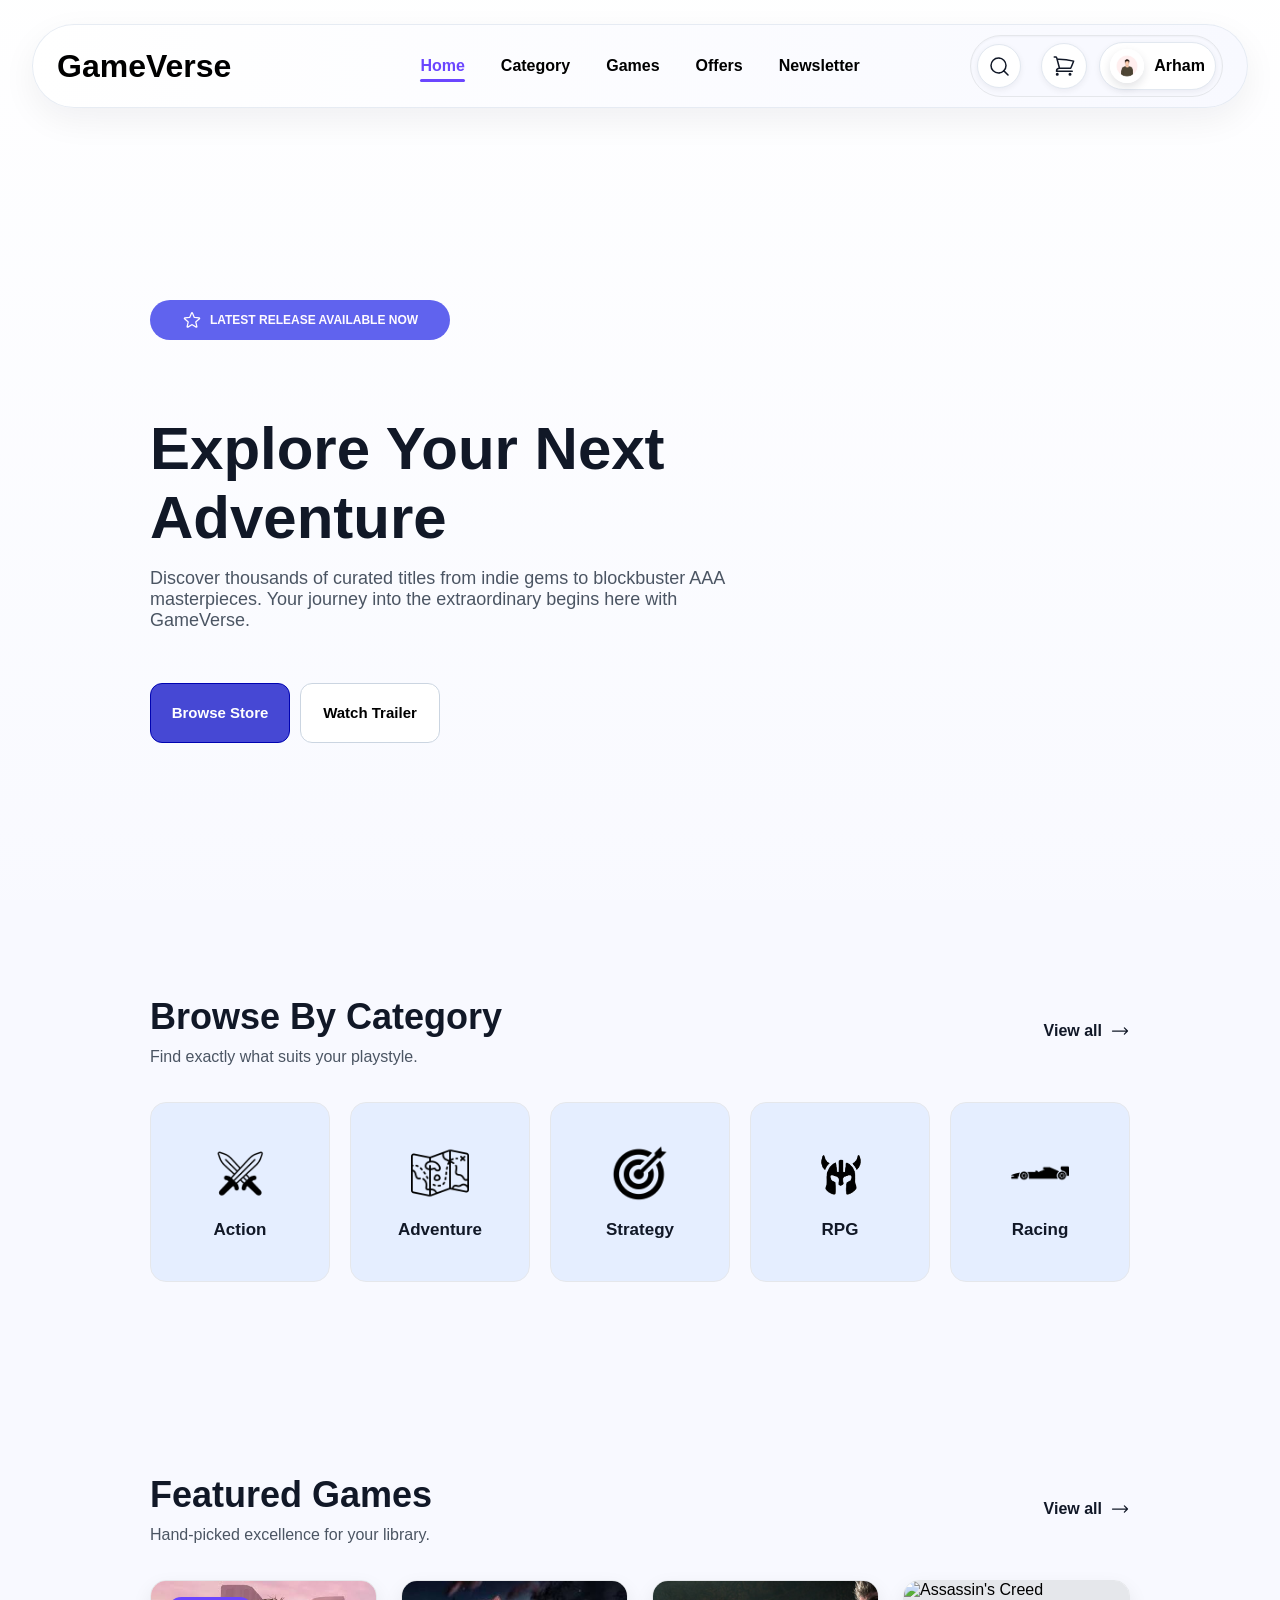
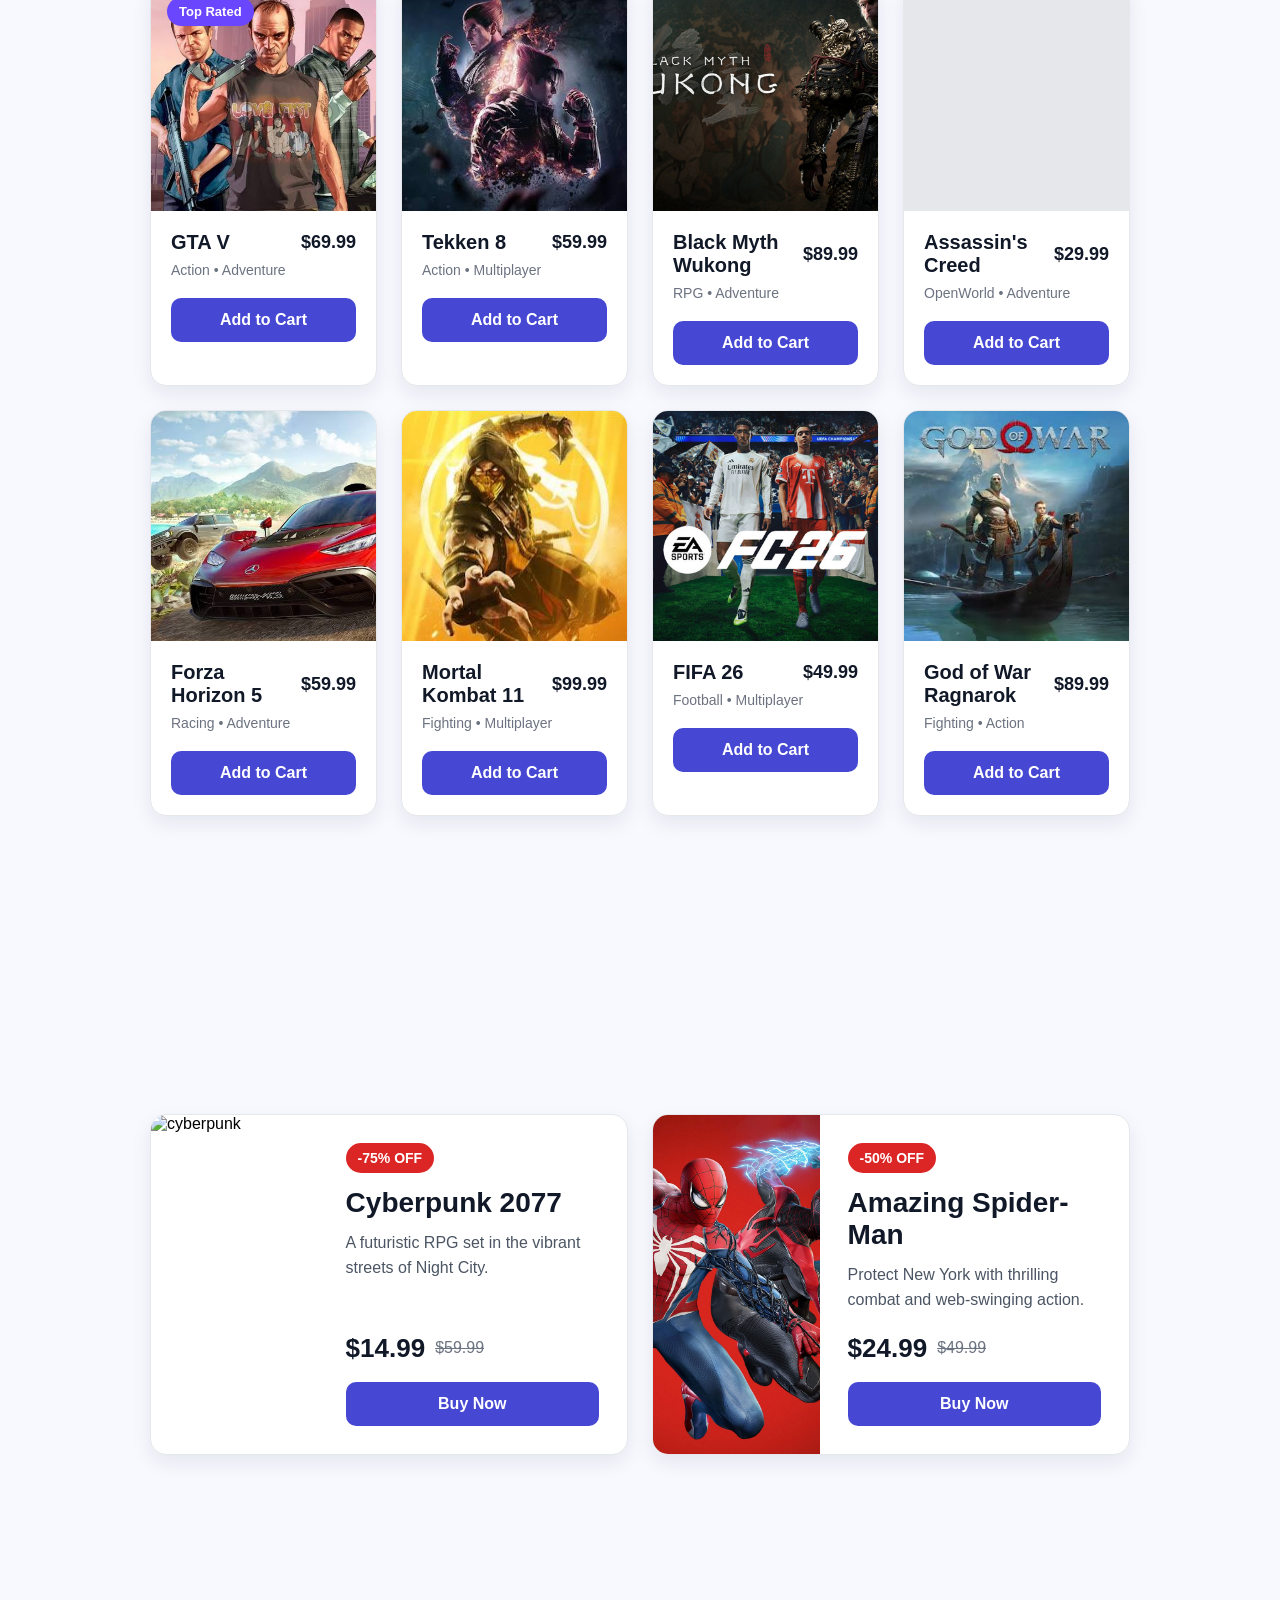
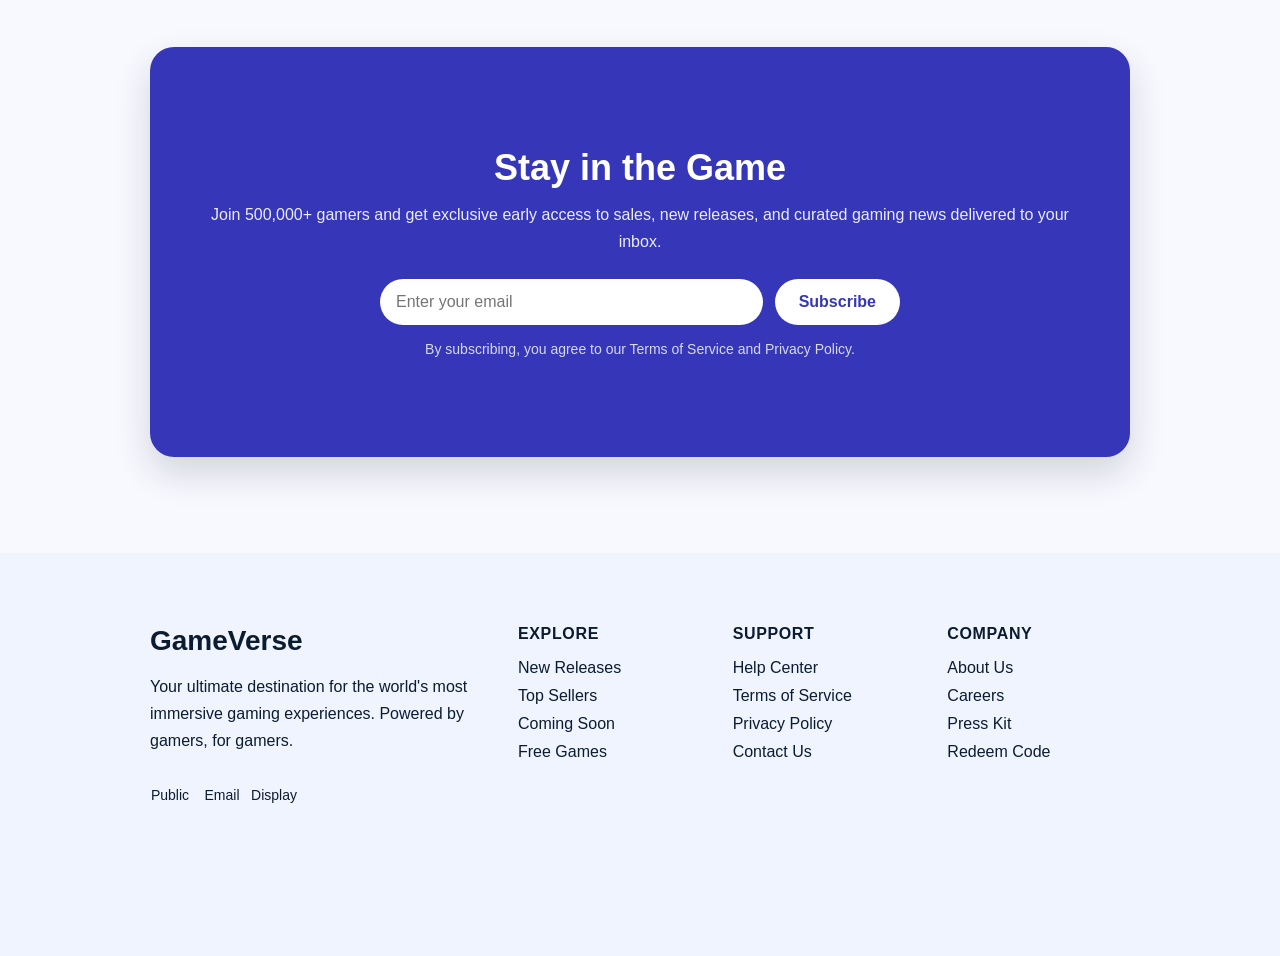
==== index.html @ 9eac4e9d "responsive design" ====
<!doctype html>
<html lang="en">
  <head>
    <meta charset="UTF-8" />
    <meta name="viewport" content="width=device-width, initial-scale=1.0" />
    <title>GameVerse</title>
    <link rel="stylesheet" href="style.css" />
  </head>
  <body>
    <header>


      <!-- logo -->
      <a class="logo" href="#" aria-label="GameVerse home">GameVerse</a>


      <!-- navigation list-->
      <nav class="navbar" aria-label="Primary navigation">
        <ul class="menu">
          <li><a class="active" href="#hero" aria-current="page">Home</a></li>
          <li><a href="#category">Category</a></li>
          <li><a href="#games">Games</a></li>
          <li><a href="#offers">Offers</a></li>
          <li><a href="#newsletter">Newsletter</a></li>
        </ul>
      </nav>

      <!-- profile info section -->
      <div class="profile-info">
        <div class="search-wrapper">
          <button class="search-toggle" type="button" aria-label="Open search" aria-expanded="false">
            <svg
              xmlns="http://www.w3.org/2000/svg"
              fill="none"
              viewBox="0 0 24 24"
              stroke-width="1.5"
              stroke="currentColor"
              aria-hidden="true"
            >
              <path
                stroke-linecap="round"
                stroke-linejoin="round"
                d="m21 21-4.35-4.35m2.35-5.15a7.5 7.5 0 1 1-15 0 7.5 7.5 0 0 1 15 0Z"
              />
            </svg>
          </button>
          <label class="search" aria-label="Search games">
            <input type="search" placeholder="Search games" />
          </label>
        </div>
        <button class="icon-button" type="button" aria-label="Shopping cart">
          <svg
            xmlns="http://www.w3.org/2000/svg"
            fill="none"
            viewBox="0 0 24 24"
            stroke-width="1.5"
            stroke="currentColor"
            aria-hidden="true"
          >
            <path
              stroke-linecap="round"
              stroke-linejoin="round"
              d="M2.25 3h1.386c.51 0 .955.343 1.087.835l.383 1.437M7.5 14.25a3 3 0 0 0-3 3h15.75m-12.75-3h11.218c1.121-2.3 2.1-4.684 2.924-7.138a60.114 60.114 0 0 0-16.536-1.84M7.5 14.25 5.106 5.272M6 20.25a.75.75 0 1 1-1.5 0 .75.75 0 0 1 1.5 0Zm12.75 0a.75.75 0 1 1-1.5 0 .75.75 0 0 1 1.5 0Z"
            />
          </svg>
        </button>

        <div class="profile-info1">
          <img
            height="40px"
            width="40px"
            src="assets/images/header/profilepic.jpg"
            alt="John Doe"
          />
          <span>Arham</span>
        </div>

        <button class="hamburger-menu" type="button" aria-label="Toggle navigation menu" id="hamburger-btn">
          <svg
            xmlns="http://www.w3.org/2000/svg"
            fill="none"
            viewBox="0 0 24 24"
            stroke-width="1.5"
            stroke="currentColor"
            class="hamburger-icon"
            aria-hidden="true"
          >
            <path
              stroke-linecap="round"
              stroke-linejoin="round"
              d="M3.75 6.75h16.5M3.75 12h16.5m-16.5 5.25h16.5"
            />
          </svg>
          <svg
            xmlns="http://www.w3.org/2000/svg"
            fill="none"
            viewBox="0 0 24 24"
            stroke-width="1.5"
            stroke="currentColor"
            class="close-icon"
            aria-hidden="true"
          >
            <path
              stroke-linecap="round"
              stroke-linejoin="round"
              d="M6 18 18 6M6 6l12 12"
            />
          </svg>
        </button>
      </div>
    </header>

    <main>

      <!-- hero section -->
      <section class="hero" id="hero">
        <div class="latest-release">
          <svg
            xmlns="http://www.w3.org/2000/svg"
            fill="none"
            viewBox="0 0 24 24"
            stroke-width="1.5"
            stroke="currentColor"
            class="size-6"
          >
            <path
              stroke-linecap="round"
              stroke-linejoin="round"
              d="M11.48 3.499a.562.562 0 0 1 1.04 0l2.125 5.111a.563.563 0 0 0 .475.345l5.518.442c.499.04.701.663.321.988l-4.204 3.602a.563.563 0 0 0-.182.557l1.285 5.385a.562.562 0 0 1-.84.61l-4.725-2.885a.562.562 0 0 0-.586 0L6.982 20.54a.562.562 0 0 1-.84-.61l1.285-5.386a.562.562 0 0 0-.182-.557l-4.204-3.602a.562.562 0 0 1 .321-.988l5.518-.442a.563.563 0 0 0 .475-.345L11.48 3.5Z"
            />
          </svg>
          <h4>latest release available now</h4>
        </div>
        <div class="explore-heading">
          <h1 class="adventure-heading">Explore Your Next Adventure</h1>
          <p>
            Discover thousands of curated titles from indie gems to blockbuster
            AAA masterpieces. Your journey into the extraordinary begins here
            with GameVerse.
          </p>
        </div>

        <div class="explore-button">
          <button class="browse">Browse Store</button>
          <button class="trailer">Watch Trailer</button>
        </div>
      </section>


      <!-- category section -->
      <section class="category-container" id="category">
        <div class="category-header">
          <div>
            <h2>Browse by category</h2>

            <p>Find exactly what suits your playstyle.</p>
          </div>

          <a class="view-all" href="#">
            View all
            <svg
              xmlns="http://www.w3.org/2000/svg"
              fill="none"
              viewBox="0 0 24 24"
              stroke-width="1.5"
              stroke="currentColor"
              class="size-6"
            >
              <path
                stroke-linecap="round"
                stroke-linejoin="round"
                d="M17.25 8.25 21 12m0 0-3.75 3.75M21 12H3"
              />
            </svg>
          </a>
        </div>
        <div class="category-cards">
          <div class="card">
            <img src="assets/images/category/icons8-swords-64.png" alt="Action" />
            <h3>Action</h3>
          </div>
          <div class="card">
            <img src="assets/images/category/treasure-map.png" alt="Adventure" />
            <h3>Adventure</h3>
          </div>
          <div class="card">
            <img src="assets/images/category/target.png" alt="Strategy" />
            <h3>Strategy</h3>
          </div>
          <div class="card">
            <img src="assets/images/category/rpg1.png" alt="RPG" />
            <h3>RPG</h3>
          </div>
          <div class="card">
            <img src="assets/images/category/car-of-formula-1.png" alt="indie" />
            <h3>Racing</h3>
          </div>
        </div>
      </section>

      
      <!-- featured games section -->
      <section class="festured-games" id="games">
        <div class="feature-container">
          <div class="feature-head">
            <div>
              <h2 class="festured-games-heading">Featured Games</h2>
              <p class="featured-games-content">
                Hand-picked excellence for your library.
              </p>
            </div>
            <a class="view-all" href="#">
              View all
              <svg
                xmlns="http://www.w3.org/2000/svg"
                fill="none"
                viewBox="0 0 24 24"
                stroke-width="1.5"
                stroke="currentColor"
                class="size-6"
              >
                <path
                  stroke-linecap="round"
                  stroke-linejoin="round"
                  d="M17.25 8.25 21 12m0 0-3.75 3.75M21 12H3"
                />
              </svg>
            </a>
          </div>

          <div class="feature-cards-container"></div>
        </div>
      </section>



      <!-- special offers section -->
      <section class="special-offers" id="offers">
        <div class="offer-head">
          <h2 class="special-offers-heading">Special Offers</h2>
          <p class="special-offers-content">
            Limited time deals on top-tier experiences.
          </p>
        </div>

        <div class="special-offers-container">
          <article class="special-offer-card">
            <img
              class="special-offer-card-image cyberpunk"
              src="assets/images/games/cyberpunk-city-street-night-with-neon-lights-futuristic-aesthetic.jpg"
              alt="cyberpunk"
            />
            <div class="special-offer-card-details">
              <span class="discount-badge">-75% OFF</span>
              <h3>Cyberpunk 2077</h3>
              <p>A futuristic RPG set in the vibrant streets of Night City.</p>
              <div class="offer-prices">
                <span class="offer-price">$14.99</span>
                <del class="original-price">$59.99</del>
              </div>
              <button class="buy-now" type="button">Buy Now</button>
            </div>
          </article>

          <article class="special-offer-card">
            <img
              class="special-offer-card-image"
              src="assets/images/games/marvels-spider-man-2.jpg"
              alt="Spider-Man"
            />
            <div class="special-offer-card-details">
              <span class="discount-badge">-50% OFF</span>
              <h3>Amazing Spider-Man</h3>
              <p>
                Protect New York with thrilling combat and web-swinging action.
              </p>
              <div class="offer-prices">
                <span class="offer-price">$24.99</span>
                <del class="original-price">$49.99</del>
              </div>
              <button class="buy-now" type="button">Buy Now</button>
            </div>
          </article>
        </div>
      </section>



      <!-- newsletter section -->
      <section class="newsletter-section" id="newsletter">
        <div class="newsletter-container">
          <h2 class="newsletter-heading">Stay in the Game</h2>
          <p class="newsletter-content">
            Join 500,000+ gamers and get exclusive early access to sales, new
            releases, and curated gaming news delivered to your inbox.
          </p>
          <div class="newsletter-form">
            <input type="email" placeholder="Enter your email" />
            <button class="subscribe-btn" type="button">Subscribe</button>
          </div>
          <p class="newsletter-disclaimer">
            By subscribing, you agree to our Terms of Service and Privacy Policy.
          </p>
        </div>
      </section>
    </main>


    <!-- footer section -->
    <footer class="site-footer" id="footer">
      <div class="footer-container">
        <div class="footer-brand">
          <a class="footer-logo" href="#">GameVerse</a>
          <p>
            Your ultimate destination for the world's most immersive gaming
            experiences. Powered by gamers, for gamers.
          </p>
          <div class="footer-socials" aria-label="Social links">
            <a href="#" aria-label="Public">Public</a>
            <a href="#" aria-label="Email">Email</a>
            <a href="#" aria-label="Display">Display</a>
          </div>
        </div>

        <div class="footer-links">
          <div>
            <h3>Explore</h3>
            <ul>
              <li><a href="#">New Releases</a></li>
              <li><a href="#">Top Sellers</a></li>
              <li><a href="#">Coming Soon</a></li>
              <li><a href="#">Free Games</a></li>
            </ul>
          </div>

          <div>
            <h3>Support</h3>
            <ul>
              <li><a href="#">Help Center</a></li>
              <li><a href="#">Terms of Service</a></li>
              <li><a href="#">Privacy Policy</a></li>
              <li><a href="#">Contact Us</a></li>
            </ul>
          </div>

          <div>
            <h3>Company</h3>
            <ul>
              <li><a href="#">About Us</a></li>
              <li><a href="#">Careers</a></li>
              <li><a href="#">Press Kit</a></li>
              <li><a href="#">Redeem Code</a></li>
            </ul>
          </div>
        </div>
      </div>

      <div class="footer-bottom">
        <p>© 2024 GameVerse Inc. All rights reserved.</p>
        <div class="footer-language">
          <span>English (US)</span>
          <span>USD ($)</span>
        </div>
      </div>
      
    </footer>

    <script src="script.js"></script>
    
  </body>
</html>
---- style.css ----
* {
    box-sizing: border-box;
}

html {
    scroll-behavior: smooth;
}

body {
    margin: 0;
    font-family: Arial, sans-serif;
    overflow-x: hidden;
}

section[id] {
    scroll-margin-top: 120px;
}

header{
    display: grid;
    grid-template-columns: 1fr auto 1fr;
    align-items:center;
    width: calc(100% - 64px);
    max-width: 1400px;
    margin: 0 auto;
    left: 0;
    right: 0;
    min-height: 80px;
    padding: 10px 24px;
    background: linear-gradient(90deg, #ffffff 0%, #f8f9ff 100%);
    backdrop-filter: blur(12px);
    -webkit-backdrop-filter: blur(12px);
    border: 1px solid rgba(226, 232, 240, 0.8);
    border-radius: 999px;
    position:fixed;
    top: 24px;
    z-index:100;
    box-shadow: 0 12px 35px rgba(15, 23, 42, 0.06);
    animation: nav-enter 0.55s ease-out both;
}
.logo{
    justify-self: start;
    text-decoration: none;
    font-size: 32px;
    font-weight: 600;
    color: black;
    padding-left: 0;
}
.navbar {
    justify-self: center;
}

svg{
    width:24px;
    height:24px;
}
.menu {
    margin: 0;
    padding: 0;
    display:flex;
    flex-direction:row;
    align-items:center;
    justify-content: center;
    gap:36px;
}
.menu li{
    list-style-type:none;
}
.menu a{
    position: relative;
    display: block;
    padding: 10px 0;
    text-decoration:none;
    color:black;
    font-weight:600;
    font-size:16px;
    transition: color 0.25s ease;
}
.menu a::after {
    position: absolute;
    right: 0;
    bottom: 3px;
    left: 0;
    height: 3px;
    border-radius: 999px;
    background: #6b46ff;
    content: "";
    transform: scaleX(0);
    transform-origin: left;
    transition: transform 0.3s ease;
}
.menu a:hover,
.menu a:focus-visible,
.menu a.active {
    color: #6b46ff;
}
.menu a:hover::after,
.menu a:focus-visible::after,
.menu a.active::after {
    transform: scaleX(1);
}
.profile-info{
    display:flex;
    align-items:center;
    justify-self: end;
    gap:12px;
    padding: 6px;
    border: 1px solid #e5e7eb;
    border-radius: 999px;
    background: rgba(248, 249, 255, 0.95);
    box-shadow: inset 0 1px 2px rgba(15, 23, 42, 0.04);
}
.search-wrapper {
    position: relative;
    display: flex;
    align-items: center;
    min-width: 44px;
}
.search-toggle {
    display: grid;
    place-items: center;
    width: 44px;
    height: 44px;
    border: 1px solid #e2e8f0;
    border-radius: 50%;
    background: white;
    color: #111827;
    cursor: pointer;
    box-shadow: 0 2px 6px rgba(15, 23, 42, 0.06);
    transition: transform 0.2s ease, background-color 0.2s ease, color 0.2s ease;
    flex-shrink: 0;
    z-index: 2;
}
.search-toggle:hover,
.search-toggle:focus-visible {
    background: #6b46ff;
    color: #fff;
    transform: translateY(-1px);
}
.search {
    display: flex;
    align-items: center;
    width: 0;
    margin-left: 8px;
    padding: 0;
    border: 0;
    border-radius: 999px;
    background: transparent;
    opacity: 0;
    pointer-events: none;
    overflow: hidden;
    transition: width 0.25s ease, opacity 0.25s ease, padding 0.25s ease;
}
.search.is-open {
    width: 220px;
    padding: 10px 14px;
    border: 1px solid #e2e8f0;
    background: white;
    opacity: 1;
    pointer-events: auto;
    box-shadow: 0 8px 18px rgba(15, 23, 42, 0.08);
}
.search input {
    width: 100%;
    border: 0;
    outline: 0;
    font: inherit;
    background: transparent;
}
.icon-button {
    display: grid;
    place-items: center;
    padding: 10px;
    border: 1px solid #e2e8f0;
    border-radius: 999px;
    color: #111827;
    background: white;
    cursor: pointer;
    box-shadow: 0 2px 6px rgba(15, 23, 42, 0.06);
    transition: transform 0.2s ease, background-color 0.2s ease, color 0.2s ease;
}
.icon-button:hover,
.icon-button:focus-visible {
    background: #6b46ff;
    color: #fff;
    transform: translateY(-1px);
}
.profile-info1{
    display:flex;
    flex-direction:row;
    align-items:center;
    gap:10px;
    padding: 6px 10px;
    border: 1px solid #e2e8f0;
    border-radius: 999px;
    background: white;
    font-weight: 600;
    box-shadow: 0 2px 6px rgba(15, 23, 42, 0.06);
}
.profile-info1 img {
    width: 34px;
    height: 34px;
    border-radius: 50%;
    object-fit: cover;
    border: 2px solid #fff;
    box-shadow: 0 4px 10px rgba(15, 23, 42, 0.12);
}

.hamburger-menu {
    display: none;
}

.hero{
    position: relative;
    isolation: isolate;
    overflow: hidden;
    display:flex;
    flex-direction:column;
    align-items:flex-start;
    justify-content:flex-start;
    gap:24px;
    min-height: 100vh;
    padding: 300px 50px 0 150px;
}
.hero::before {
    position: absolute;
    z-index: -1;
    inset: 0;
    background-image:
        linear-gradient(180deg, rgba(248, 249, 255, 0.08) 0%, rgba(248, 249, 255, 0.92) 100%),
        url("assets/images/hero/heroimage.jpg");
    background-position: top center;
    background-repeat: no-repeat;
    background-size: cover;
    content: "";
}


.latest-release{
    display:flex;
    flex-direction:row;
    align-items:center;
    justify-content:center;
    gap:8px;
    color:#fffbff;
    background-color: #6063ee;
    width: 300px;
    height: 40px;
    border-radius: 100px;
    animation: content-enter 0.55s 0.2s ease-out both;
}
.latest-release svg{
    width:20px;
    height:20px;
}
.latest-release h4{
    font-size:12px;
    text-transform:uppercase;
}

.explore-heading{
    display:flex;
    flex-direction:column;
    align-items:flex-start;
    justify-content:flex-start;
    gap:16px;
    width: 600px;
    animation: content-enter 0.65s 0.35s ease-out both;
}
.adventure-heading{
    font-size: 60px;
    font-weight: 700;
    color: #111827;
    margin-bottom:0;
}
.explore-heading p{
    font-size: 18px;
    font-weight: 400;
    color: #4b5563;
    margin-top:0;
}

.explore-button{
    display:flex;
    flex-direction:row;
    align-items:center;
    justify-content:flex-start;
    gap:10px;
    width: 600px;
    height: 80px;
    font-weight: 600;
    cursor: pointer;
    animation: content-enter 0.6s 0.5s ease-out both;
}
.explore-button .browse{
    width: 140px;
    height: 60px;
    border-radius: 12px;
    object-fit: cover;
    background: #4648d4;
    color: white;
    font-size: 15px;
    font-weight:bold;
    cursor:pointer;
    border: 1px solid #0003b1;
}
.explore-button .trailer{
    width: 140px;
    height: 60px;
    border-radius: 12px;
    object-fit: cover;
    background: white;
    color: black;
    font-size: 15px;
    font-weight:bold;
    cursor:pointer;
    border: 1px solid #cbd5e1;
}

.browse:hover {
    box-shadow: 0 4px 4px rgba(0, 0, 0, 0.25);
}
.trailer:hover {
    box-shadow: 0 4px 4px rgba(0, 0, 0, 0.25);
    background-color: #e6e7e8;
}

.category-container {
    padding: 96px 150px;
    background: #fff;
}

.category-header {
    display: flex;
    align-items: center;
    justify-content: space-between;
    gap: 24px;
    margin-bottom: 36px;
}

.category-header h2 {
    margin: 0 0 10px;
    color: #111827;
    font-size: 36px;
    text-transform: capitalize;
}

.category-header p {
    margin: 0;
    color: #4b5563;
    font-size: 16px;
}

.view-all {
    display: inline-flex;
    align-items: center;
    gap: 8px;
    color: #111827;
    font-weight: 700;
    text-decoration: none;
    white-space: nowrap;
    transition: color 0.25s ease, transform 0.25s ease;
}

.view-all svg {
    width: 20px;
    height: 20px;
    transition: transform 0.25s ease;
}

.view-all:hover,
.view-all:focus-visible {
    color: #6b46ff;
}

.view-all:hover svg,
.view-all:focus-visible svg {
    transform: translateX(4px);
}

.category-container{
    background-color: #f8f9ff;
}

.category-cards {
    display: grid;
    grid-template-columns: repeat(5, minmax(0, 1fr));
    gap: 20px;
}

.card {
    display: flex;
    flex-direction: column;
    align-items: center;
    justify-content: center;
    min-height: 180px;
    padding: 28px 20px;
    border: 1px solid #e5e7eb;
    border-radius: 16px;
    background: #e5eeff;
    color: #111827;
    cursor: pointer;
    transition: background-color 0.3s ease, color 0.3s ease, transform 0.3s ease, box-shadow 0.3s ease;
}

.card img {
    width: 58px;
    height: 58px;
    object-fit: contain;
    transition: filter 0.3s ease;
}

.card h3 {
    margin: 18px 0 0;
    font-size: 17px;
    text-transform: capitalize;
}

.card:hover {
    background-color: #6b46ff;
    color: #fff;
    transform: translateY(-8px);
    box-shadow: 0 14px 24px rgba(107, 70, 255, 0.25);
}

.card:hover img {
    filter: brightness(0) invert(1);
}

.festured-games {
    padding: 96px 150px;
    background-color: #f8f9ff;
}

.feature-container {
    max-width: 1680px;
    margin: 0 auto;
}

.feature-head {
    display: flex;
    align-items: center;
    justify-content: space-between;
    gap: 24px;
    margin-bottom: 36px;
}

.feature-head > div {
    flex: 1;
}

.festured-games-heading {
    margin: 0 0 10px;
    color: #111827;
    font-size: 36px;
}

.featured-games-content {
    margin: 0;
    color: #4b5563;
    font-size: 16px;
}

.feature-cards-container {
    display: grid;
    grid-template-columns: repeat(4, minmax(0, 1fr));
    gap: 24px;
}

.feature-card {
    position: relative;
    overflow: hidden;
    border: 1px solid #e5e7eb;
    border-radius: 16px;
    background: #fff;
    box-shadow: 0 8px 20px rgba(17, 24, 39, 0.08);
    transition: transform 0.3s ease, box-shadow 0.3s ease;
}

.feature-card:hover {
    transform: translateY(-8px);
    box-shadow: 0 16px 30px rgba(17, 24, 39, 0.14);
}

.feature-card-image {
    display: block;
    width: 100%;
    height: 230px;
    object-fit: cover;
    background: #e5e7eb;
}

.top-rated {
    position: absolute;
    top: 16px;
    left: 16px;
    padding: 7px 12px;
    border-radius: 999px;
    color: #fff;
    background: #6b46ff;
    font-size: 13px;
    font-weight: 700;
}

.feature-card-details {
    padding: 20px;
}

.feature-card-title-row {
    display: flex;
    align-items: center;
    justify-content: space-between;
    gap: 16px;
}

.feature-card-title-row h3 {
    margin: 0;
    color: #111827;
    font-size: 20px;
}

.game-price {
    color: #111827;
    font-size: 18px;
    font-weight: 700;
    white-space: nowrap;
}

.game-category {
    margin: 8px 0 20px;
    color: #6b7280;
    font-size: 14px;
}

.add-to-cart {
    width: 100%;
    padding: 13px 16px;
    border: 0;
    border-radius: 10px;
    color: #fff;
    background: #4648d4;
    font: inherit;
    font-weight: 700;
    cursor: pointer;
    transition: background-color 0.25s ease, transform 0.25s ease;
}

.add-to-cart:hover,
.add-to-cart:focus-visible {
    background: #3537b8;
    transform: translateY(-2px);
}

.special-offers {
    padding: 96px 150px;
    background: #f8f9ff;
}

.offer-head {
    margin-bottom: 36px;
}

.special-offers-heading {
    margin: 0 0 10px;
    color: #111827;
    font-size: 36px;
}

.special-offers-content {
    margin: 0;
    color: #4b5563;
    font-size: 16px;
}

.special-offers-container {
    display: grid;
    grid-template-columns: repeat(2, minmax(0, 1fr));
    gap: 24px;
}

.special-offer-card {
    display: flex;
    min-height: 260px;
    overflow: hidden;
    border: 1px solid #e5e7eb;
    border-radius: 16px;
    background: #fff;
    box-shadow: 0 8px 20px rgba(17, 24, 39, 0.08);
    transition: transform 0.3s ease, box-shadow 0.3s ease;
}

.special-offer-card:hover {
    transform: translateY(-6px);
    box-shadow: 0 16px 30px rgba(17, 24, 39, 0.14);
}

.special-offer-card-image {
    flex: 0 0 35%;
    width: 35%;
    height: 100%;
    object-fit: cover;
}
.cyberpunk{
    object-position:bottom;
}

.special-offer-card-details {
    display: flex;
    flex: 1;
    flex-direction: column;
    align-items: flex-start;
    min-width: 0;
    padding: 28px;
}

.discount-badge {
    margin-bottom: 14px;
    padding: 7px 12px;
    border-radius: 999px;
    color: #fff;
    background: #dc2626;
    font-size: 14px;
    font-weight: 700;
}

.special-offer-card-details h3 {
    margin: 0;
    color: #111827;
    font-size: 28px;
    line-height: 1.15;
}

.special-offer-card-details p {
    margin: 12px 0 20px;
    color: #4b5563;
    font-size: 16px;
    line-height: 1.55;
}

.offer-prices {
    display: flex;
    align-items: center;
    gap: 10px;
    margin-top: auto;
}

.offer-price {
    color: #111827;
    font-size: 26px;
    font-weight: 700;
}

.original-price {
    color: #6b7280;
    font-size: 16px;
}

.buy-now {
    width: 100%;
    margin-top: 18px;
    padding: 13px 16px;
    border: 0;
    border-radius: 10px;
    color: #fff;
    background: #4648d4;
    font: inherit;
    font-size: 16px;
    font-weight: 700;
    cursor: pointer;
    transition: background-color 0.25s ease, transform 0.25s ease;
}

.buy-now:hover,
.buy-now:focus-visible {
    background: #3537b8;
    transform: translateY(-2px);
}

.newsletter-section {
    padding: 96px 150px;
    background-color: #f8f9ff;
}

.newsletter-container {
    display: flex;
    flex-direction: column;
    justify-content: center;
    align-items: center;
    margin: 0 auto;
    padding: 100px 40px;
    border-radius: 24px;
    background-color: #3537b8;
    color: #fff;
    text-align: center;
    box-shadow: 0 16px 36px rgba(17, 24, 39, 0.16);
}

.newsletter-content-wrap {
    max-width: 720px;
}

.newsletter-heading {
    margin: 0 0 12px;
    font-size: 36px;
    color: #fff;
}

.newsletter-content {
    margin: 0 0 24px;
    font-size: 16px;
    line-height: 1.7;
    color: rgba(255, 255, 255, 0.9);
}

.newsletter-form {
    display: flex;
    gap: 12px;
    width: min(100%, 520px);
    margin-bottom: 16px;
}

.newsletter-form input {
    flex: 1;
    padding: 14px 16px;
    border: 0;
    border-radius: 999px;
    outline: 0;
    font: inherit;
}

.subscribe-btn {
    padding: 14px 24px;
    border: 0;
    border-radius: 999px;
    background: #fff;
    color: #3537b8;
    font: inherit;
    font-weight: 700;
    cursor: pointer;
    transition: transform 0.25s ease, box-shadow 0.25s ease;
}

.subscribe-btn:hover,
.subscribe-btn:focus-visible {
    transform: translateY(-2px);
    box-shadow: 0 8px 20px rgba(17, 24, 39, 0.18);
}

.scroll-reveal {
    opacity: 0;
    transform: translateY(16px);
    transition:
        opacity 0.32s ease-out,
        transform 0.32s ease-out;
    transition-delay: var(--reveal-delay, 0ms);
    will-change: opacity, transform;
}

.scroll-reveal.is-visible {
    opacity: 1;
    transform: translateY(0);
}

.newsletter-disclaimer {
    margin: 0;
    font-size: 14px;
    color: rgba(255, 255, 255, 0.8);
}

.sr-only {
    position: absolute;
    width: 1px;
    height: 1px;
    padding: 0;
    margin: -1px;
    overflow: hidden;
    clip: rect(0, 0, 0, 0);
    white-space: nowrap;
    border: 0;
}

@keyframes nav-enter {
    from { opacity: 0; transform: translateY(-18px); }
    to { opacity: 1; transform: translateY(0); }
}

@keyframes content-enter {
    from { opacity: 0; transform: translateY(24px); }
    to { opacity: 1; transform: translateY(0); }
}

@keyframes slide-down {
    from {
        opacity: 0;
        transform: translateY(-10px);
    }
    to {
        opacity: 1;
        transform: translateY(0);
    }
}

.site-footer {
    background: #eff4ff;
    color:#0b1c30;
    padding: 72px 150px 32px;
}

.footer-container {
    display: flex;
    justify-content: space-between;
    gap: 48px;
    margin-bottom: 40px;
}

.footer-brand {
    max-width: 320px;
}

.footer-logo {
    display: inline-block;
    margin-bottom: 16px;
    color: #0b1c30;
    font-size: 28px;
    font-weight: 700;
    text-decoration: none;
}

.footer-brand p {
    margin: 0 0 20px;
    color: #0b1c30;
    line-height: 1.7;
}

.footer-socials {
    display: flex;
    gap: 12px;
}

.footer-socials a {
    display: inline-flex;
    align-items: center;
    justify-content: center;
    width: 40px;
    height: 40px;
    border-radius: 50%;
    background: rgba(255, 255, 255, 0.08);
    color: #0b1c30;
    text-decoration: none;
    font-size: 14px;
    transition: background-color 0.25s ease;
}

.footer-socials a:hover,
.footer-socials a:focus-visible {
    background: #6b46ff;
}

.footer-links {
    display: grid;
    grid-template-columns: repeat(3, minmax(0, 1fr));
    gap: 32px;
    flex: 1;
}

.footer-links h3 {
    margin: 0 0 16px;
    color: #0b1c30;
    font-size: 16px;
    text-transform: uppercase;
    letter-spacing: 0.04em;
}

.footer-links ul {
    margin: 0;
    padding: 0;
    list-style: none;
}

.footer-links li + li {
    margin-top: 10px;
}

.footer-links a {
    color: #0b1c30;
    text-decoration: none;
    transition: color 0.25s ease;
}

.footer-links a:hover,
.footer-links a:focus-visible {
    color:#6b46ff ;
}

.footer-bottom {
    display: flex;
    justify-content: space-between;
    align-items: center;
    padding-top: 24px;
    border-top: 1px solid rgba(255, 255, 255, 0.12);
    color: #0b1c30;
    font-size: 14px;
}

.footer-language {
    display: flex;
    gap: 18px;
}

@media (max-width: 850px) {
    .site-footer {
        padding: 64px 24px 32px;
    }

    .footer-container {
        flex-direction: column;
        gap: 32px;
    }

    .footer-links {
        grid-template-columns: repeat(2, minmax(0, 1fr));
    }
}

@media (max-width: 650px) {
    .footer-links {
        grid-template-columns: 1fr;
    }

    .footer-bottom {
        flex-direction: column;
        align-items: flex-start;
        gap: 10px;
    }
}

@media (prefers-reduced-motion: reduce) {
    *, *::before, *::after {
        animation-duration: 0.01ms !important;
        animation-iteration-count: 1 !important;
        scroll-behavior: auto !important;
    }

    .scroll-reveal {
        opacity: 1;
        transform: none;
        transition: none;
    }
}

@media (max-width: 1200px) {
    .menu {
        gap: 20px;
    }
    .profile-info {
        gap: 12px;
    }
    .search input {
        width: 100px;
    }
}

@media (max-width: 1024px) {
    header {
        display: flex;
        flex-wrap: wrap;
        align-items: center;
        justify-content: space-between;
        gap: 12px;
        padding: 12px 24px;
        top: 16px;
        width: calc(100% - 32px);
        min-height: auto;
        border-radius: 24px;
    }
    .logo {
        order: 1;
        padding-left: 0;
    }
    .profile-info {
        order: 2;
        margin-left: auto;
        padding: 4px 6px;
    }
    .hamburger-menu {
        order: 3;
        display: flex;
        align-items: center;
        justify-content: center;
        background: none;
        border: none;
        cursor: pointer;
        padding: 6px;
        color: #111827;
        transition: transform 0.2s ease, color 0.2s ease;
    }
    .hamburger-menu:hover,
    .hamburger-menu:focus-visible {
        color: #6b46ff;
    }
    .hamburger-menu svg {
        width: 24px;
        height: 24px;
    }
    .hamburger-menu .close-icon {
        display: none;
    }
    header.menu-open .hamburger-menu .hamburger-icon {
        display: none;
    }
    header.menu-open .hamburger-menu .close-icon {
        display: block;
    }

    .navbar {
        display: none;
        order: 4;
        flex-basis: 100%;
        width: 100%;
        border-top: 1px solid rgba(226, 232, 240, 0.8);
        padding-top: 16px;
        margin-top: 4px;
    }
    header.menu-open .navbar {
        display: block;
        animation: slide-down 0.25s ease-out forwards;
    }
    header.menu-open {
        border-radius: 24px !important;
        padding-bottom: 20px;
    }
    .menu {
        flex-direction: column;
        align-items: stretch;
        gap: 8px;
        width: 100%;
    }
    .menu li {
        width: 100%;
    }
    .menu a {
        padding: 10px 16px;
        border-radius: 8px;
        transition: background-color 0.2s ease, color 0.2s ease;
    }
    .menu a:hover,
    .menu a.active {
        background-color: rgba(107, 70, 255, 0.08);
    }
    .menu a::after {
        display: none;
    }
    .search-toggle.is-open {
        width: 220px;
    }
    .category-container { padding: 72px 24px; }
    .festured-games { padding: 72px 24px; }
    .special-offers { padding: 72px 24px; }
    .feature-cards-container { grid-template-columns: repeat(2, minmax(0, 1fr)); }
    .category-cards {
        grid-template-columns: repeat(5, minmax(150px, 1fr));
        overflow-x: auto;
        padding-bottom: 8px;
    }
}

@media (max-width: 650px) {
    header {
        gap: 12px;
        padding: 14px 18px;
        top: 12px;
        width: calc(100% - 24px);
        border-radius: 24px;
    }
    .hero {
        min-height: 100svh;
        padding: 200px 24px 64px;
    }
    .latest-release {
        width: auto;
        padding: 0 18px;
    }
    .explore-heading,
    .explore-button {
        width: 100%;
    }
    .adventure-heading { font-size: 40px; }
    .profile-info {
        gap: 8px;
        padding: 4px;
        flex-wrap: nowrap;
        justify-content: flex-end;
    }
    .profile-info1 {
        display: none;
    }
    .search-toggle {
        width: 40px;
        height: 40px;
    }
    .search-toggle.is-open {
        width: 180px;
    }
    .category-header { align-items: flex-start; }
    .category-header h2 { font-size: 28px; }
    .festured-games-heading { font-size: 28px; }
    .special-offers-heading { font-size: 28px; }
    .feature-cards-container { grid-template-columns: 1fr; }
    .special-offers-container { grid-template-columns: 1fr; }
    .special-offer-card { min-height: 240px; }
    .special-offer-card-details { padding: 24px; }
    .newsletter-section { padding: 72px 24px; }
    .newsletter-container { padding: 40px 24px; }
    .newsletter-form { flex-direction: column; width: 100%; }
    .newsletter-form input,
    .subscribe-btn { width: 100%; }
    .newsletter-heading { font-size: 28px; }
}

/* Small-screen navbar improvements (<= 430px) */
@media (max-width: 430px) {
    header {
        padding: 10px 14px;
        min-height: 56px;
        top: 12px;
        width: calc(100% - 20px);
    }

    .logo {
        font-size: 24px;
    }

    .navbar {
        display: none;
        width: 100%;
    }

    .profile-info {
        gap: 6px;
        align-items: center;
        flex-wrap: nowrap;
    }

    .profile-info1 {
        display: none;
    }

    .hamburger-menu {
        display: flex;
    }

    .search-toggle {
        width: 38px;
        height: 38px;
    }

    .search-toggle.is-open {
        width: 155px;
    }

    header.menu-open .navbar {
        display: block;
        animation: slide-down 0.22s ease-out forwards;
        background: white;
        margin-top: 12px;
        border-radius: 12px;
        padding: 12px 12px 16px;
        box-shadow: 0 10px 30px rgba(2,6,23,0.08);
    }

    .menu {
        display: flex;
        flex-direction: column;
        align-items: stretch;
        gap: 8px;
    }

    .menu a { padding: 10px 12px; }
}
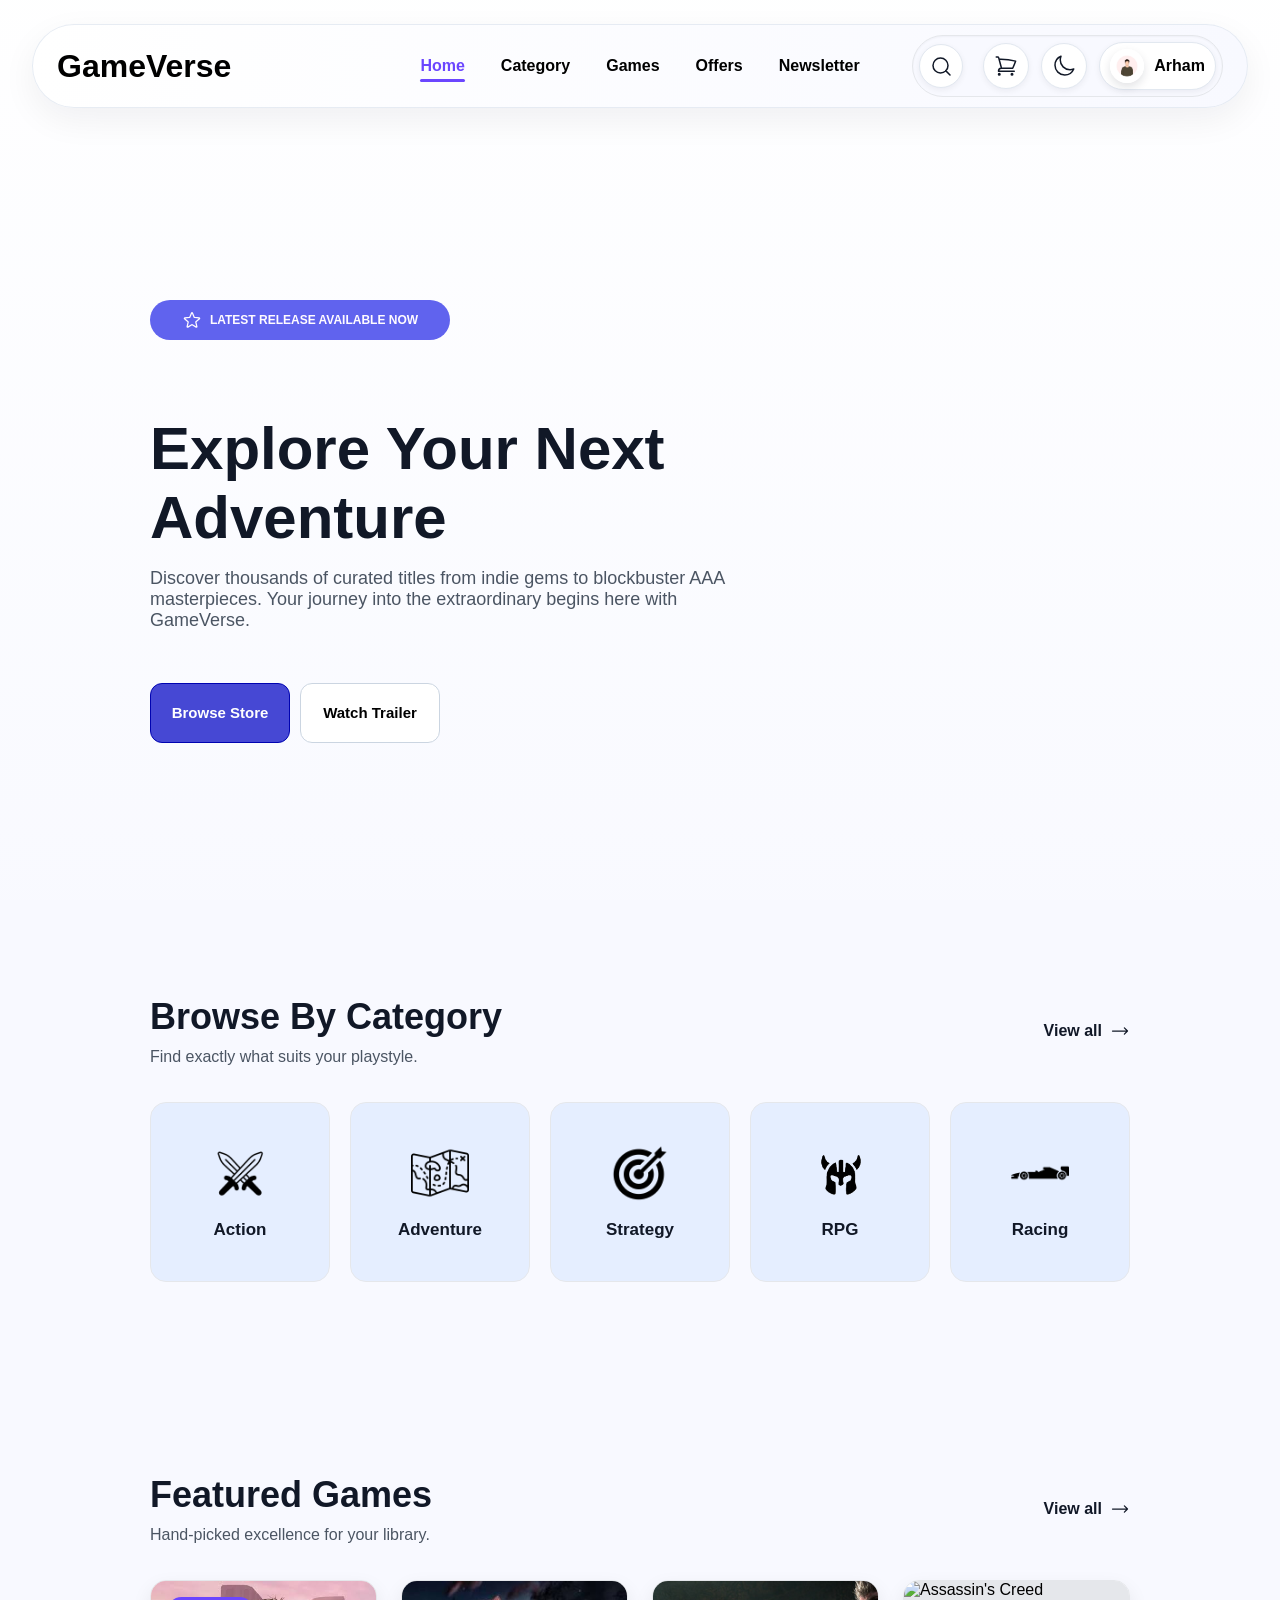
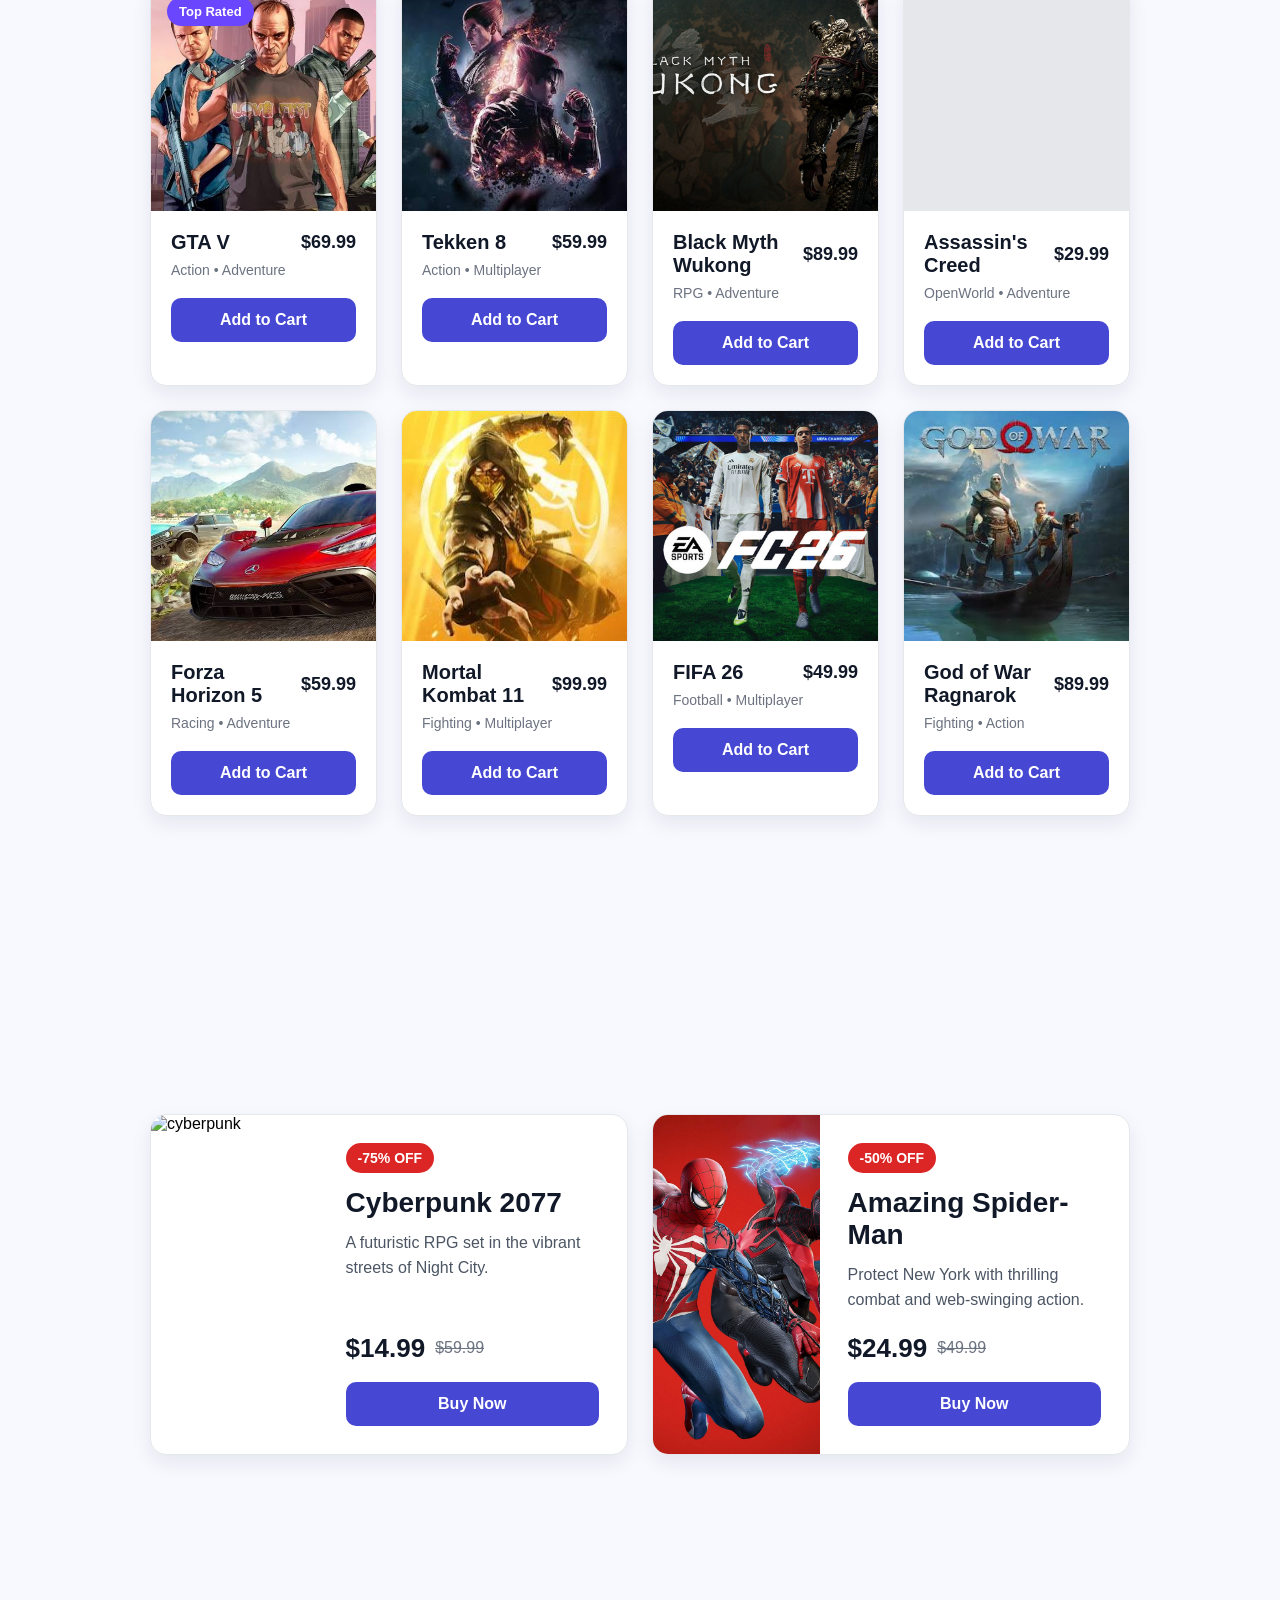
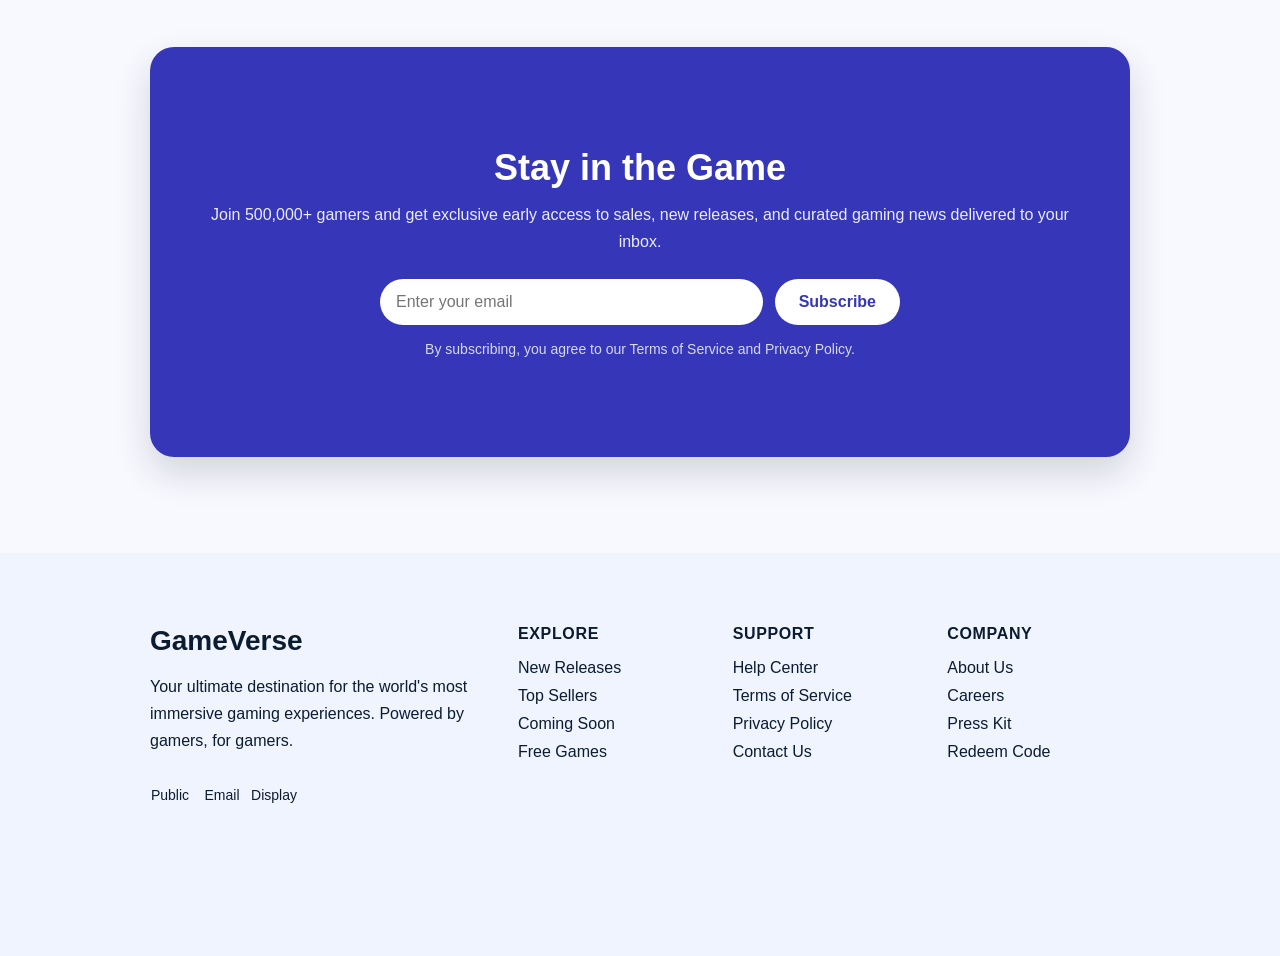
==== commit bec3f3a8: "added dark mode" ====
--- a/index.html
+++ b/index.html
@@ -8,11 +8,8 @@
   </head>
   <body>
     <header>
-
-
       <!-- logo -->
       <a class="logo" href="#" aria-label="GameVerse home">GameVerse</a>
-
 
       <!-- navigation list-->
       <nav class="navbar" aria-label="Primary navigation">
@@ -28,7 +25,12 @@
       <!-- profile info section -->
       <div class="profile-info">
         <div class="search-wrapper">
-          <button class="search-toggle" type="button" aria-label="Open search" aria-expanded="false">
+          <button
+            class="search-toggle"
+            type="button"
+            aria-label="Open search"
+            aria-expanded="false"
+          >
             <svg
               xmlns="http://www.w3.org/2000/svg"
               fill="none"
@@ -64,6 +66,43 @@
             />
           </svg>
         </button>
+        <button
+          class="icon-button theme-toggle"
+          type="button"
+          id="theme-toggle"
+          aria-label="Switch to dark mode"
+        >
+          <svg
+            class="icon-moon"
+            xmlns="http://www.w3.org/2000/svg"
+            fill="none"
+            viewBox="0 0 24 24"
+            stroke-width="1.5"
+            stroke="currentColor"
+            aria-hidden="true"
+          >
+            <path
+              stroke-linecap="round"
+              stroke-linejoin="round"
+              d="M21.752 15.002A9.72 9.72 0 0 1 18 15.75c-5.385 0-9.75-4.365-9.75-9.75 0-1.33.266-2.597.748-3.752A9.753 9.753 0 0 0 3 11.25C3 16.635 7.365 21 12.75 21a9.753 9.753 0 0 0 9.002-5.998Z"
+            />
+          </svg>
+          <svg
+            class="icon-sun"
+            xmlns="http://www.w3.org/2000/svg"
+            fill="none"
+            viewBox="0 0 24 24"
+            stroke-width="1.5"
+            stroke="currentColor"
+            aria-hidden="true"
+          >
+            <path
+              stroke-linecap="round"
+              stroke-linejoin="round"
+              d="M12 3v2.25m6.364.386-1.591 1.591M21 12h-2.25m-.386 6.364-1.591-1.591M12 18.75V21m-4.773-4.227-1.591 1.591M5.25 12H3m4.227-4.773L5.636 5.636M15.75 12a3.75 3.75 0 1 1-7.5 0 3.75 3.75 0 0 1 7.5 0Z"
+            />
+          </svg>
+        </button>
 
         <div class="profile-info1">
           <img
@@ -75,7 +114,12 @@
           <span>Arham</span>
         </div>
 
-        <button class="hamburger-menu" type="button" aria-label="Toggle navigation menu" id="hamburger-btn">
+        <button
+          class="hamburger-menu"
+          type="button"
+          aria-label="Toggle navigation menu"
+          id="hamburger-btn"
+        >
           <svg
             xmlns="http://www.w3.org/2000/svg"
             fill="none"
@@ -111,7 +155,6 @@
     </header>
 
     <main>
-
       <!-- hero section -->
       <section class="hero" id="hero">
         <div class="latest-release">
@@ -145,7 +188,6 @@
           <button class="trailer">Watch Trailer</button>
         </div>
       </section>
-
 
       <!-- category section -->
       <section class="category-container" id="category">
@@ -176,11 +218,17 @@
         </div>
         <div class="category-cards">
           <div class="card">
-            <img src="assets/images/category/icons8-swords-64.png" alt="Action" />
+            <img
+              src="assets/images/category/icons8-swords-64.png"
+              alt="Action"
+            />
             <h3>Action</h3>
           </div>
           <div class="card">
-            <img src="assets/images/category/treasure-map.png" alt="Adventure" />
+            <img
+              src="assets/images/category/treasure-map.png"
+              alt="Adventure"
+            />
             <h3>Adventure</h3>
           </div>
           <div class="card">
@@ -192,13 +240,15 @@
             <h3>RPG</h3>
           </div>
           <div class="card">
-            <img src="assets/images/category/car-of-formula-1.png" alt="indie" />
+            <img
+              src="assets/images/category/car-of-formula-1.png"
+              alt="indie"
+            />
             <h3>Racing</h3>
           </div>
         </div>
       </section>
 
-      
       <!-- featured games section -->
       <section class="festured-games" id="games">
         <div class="feature-container">
@@ -232,8 +282,6 @@
         </div>
       </section>
 
-
-
       <!-- special offers section -->
       <section class="special-offers" id="offers">
         <div class="offer-head">
@@ -284,8 +332,6 @@
         </div>
       </section>
 
-
-
       <!-- newsletter section -->
       <section class="newsletter-section" id="newsletter">
         <div class="newsletter-container">
@@ -299,12 +345,12 @@
             <button class="subscribe-btn" type="button">Subscribe</button>
           </div>
           <p class="newsletter-disclaimer">
-            By subscribing, you agree to our Terms of Service and Privacy Policy.
+            By subscribing, you agree to our Terms of Service and Privacy
+            Policy.
           </p>
         </div>
       </section>
     </main>
-
 
     <!-- footer section -->
     <footer class="site-footer" id="footer">
@@ -362,10 +408,8 @@
           <span>USD ($)</span>
         </div>
       </div>
-      
     </footer>
 
     <script src="script.js"></script>
-    
   </body>
 </html>
--- a/style.css
+++ b/style.css
@@ -1176,4 +1176,73 @@
     }
 
     .menu a { padding: 10px 12px; }
-}+}
+
+/* --- theme toggle icon swap --- */
+.theme-toggle .icon-sun { display: none; }
+.theme-toggle .icon-moon { display: block; }
+html.dark-mode .theme-toggle .icon-sun { display: block; }
+html.dark-mode .theme-toggle .icon-moon { display: none; }
+
+body { transition: background-color 0.3s ease, color 0.3s ease; }
+
+/* --- dark theme --- */
+html.dark-mode body { background-color: #0f1117; color: #e5e7eb; }
+
+html.dark-mode header {
+    background: linear-gradient(90deg, #15171f 0%, #1a1d27 100%);
+    border-color: rgba(255,255,255,0.08);
+    box-shadow: 0 12px 35px rgba(0,0,0,0.4);
+}
+html.dark-mode .logo,
+html.dark-mode .menu a { color: #f1f5f9; }
+html.dark-mode .menu a:hover,
+html.dark-mode .menu a.active { color: #6b46ff; }
+
+html.dark-mode .profile-info { background: rgba(26,29,39,0.95); border-color: rgba(255,255,255,0.08); }
+html.dark-mode .search-toggle,
+html.dark-mode .icon-button,
+html.dark-mode .profile-info1 { background: #1a1d27; border-color: rgba(255,255,255,0.08); color: #f1f5f9; }
+html.dark-mode .search.is-open { background: #1a1d27; border-color: rgba(255,255,255,0.08); }
+html.dark-mode .search input { color: #f1f5f9; }
+
+html.dark-mode .hero::before {
+    background-image:
+        linear-gradient(180deg, rgba(15,17,23,0.2) 0%, rgba(15,17,23,0.94) 100%),
+        url("assets/images/hero/heroimage.jpg");
+}
+html.dark-mode .adventure-heading { color: #f8fafc; }
+html.dark-mode .explore-heading p { color: #cbd5e1; }
+html.dark-mode .explore-button .trailer { background: #1a1d27; color: #f1f5f9; border-color: rgba(255,255,255,0.1); }
+
+html.dark-mode .category-container,
+html.dark-mode .festured-games,
+html.dark-mode .special-offers,
+html.dark-mode .newsletter-section { background-color: #0f1117; }
+
+html.dark-mode .category-header h2,
+html.dark-mode .festured-games-heading,
+html.dark-mode .special-offers-heading,
+html.dark-mode .view-all { color: #f8fafc; }
+
+html.dark-mode .category-header p,
+html.dark-mode .featured-games-content,
+html.dark-mode .special-offers-content { color: #9ca3af; }
+
+html.dark-mode .card { background: #1a1d27; border-color: rgba(255,255,255,0.08); color: #f1f5f9; }
+html.dark-mode .feature-card,
+html.dark-mode .special-offer-card { background: #1a1d27; border-color: rgba(255,255,255,0.08); box-shadow: 0 8px 20px rgba(0,0,0,0.3); }
+html.dark-mode .feature-card-title-row h3,
+html.dark-mode .game-price,
+html.dark-mode .special-offer-card-details h3 { color: #f8fafc; }
+html.dark-mode .game-category,
+html.dark-mode .special-offer-card-details p,
+html.dark-mode .original-price { color: #9ca3af; }
+
+html.dark-mode .site-footer { background: #0b0d12; color: #e5e7eb; }
+html.dark-mode .footer-logo,
+html.dark-mode .footer-brand p,
+html.dark-mode .footer-links h3,
+html.dark-mode .footer-links a,
+html.dark-mode .footer-bottom { color: #e5e7eb; }
+html.dark-mode .footer-socials a { background: rgba(255,255,255,0.06); color: #e5e7eb; }
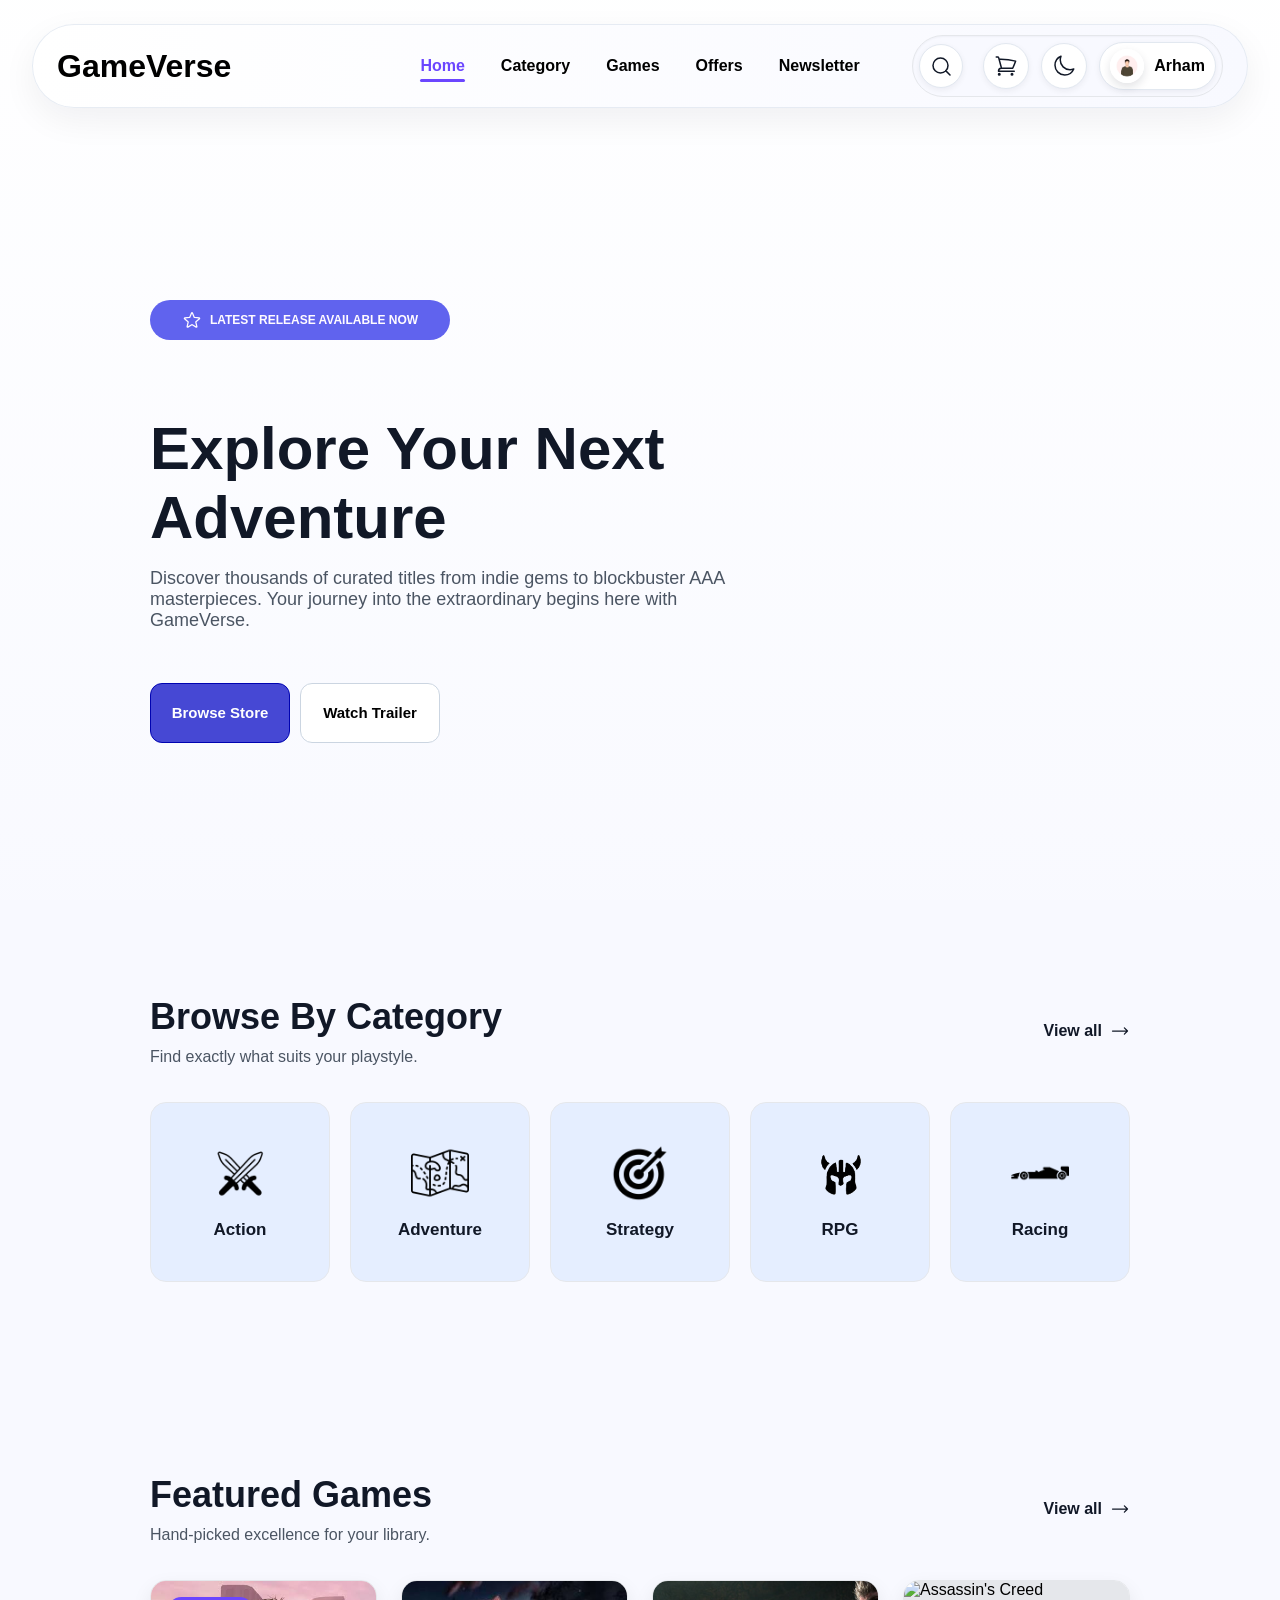
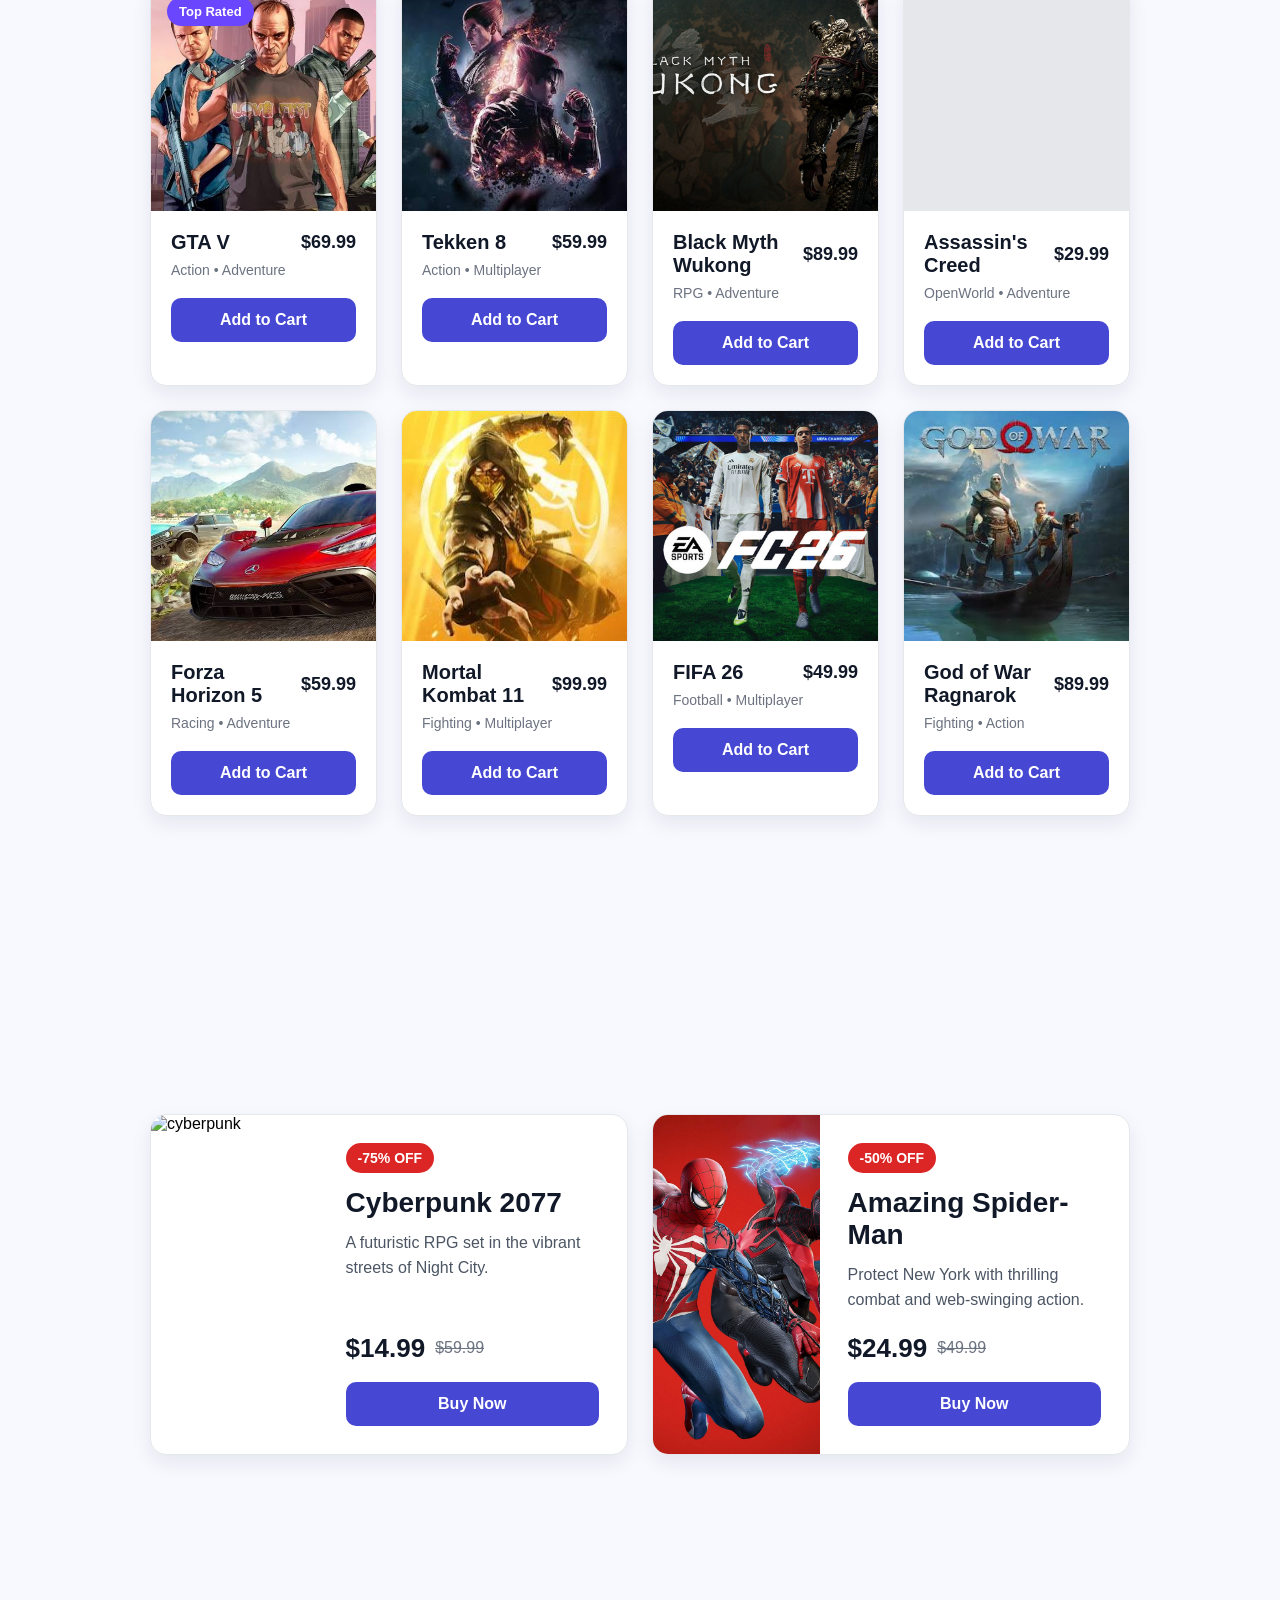
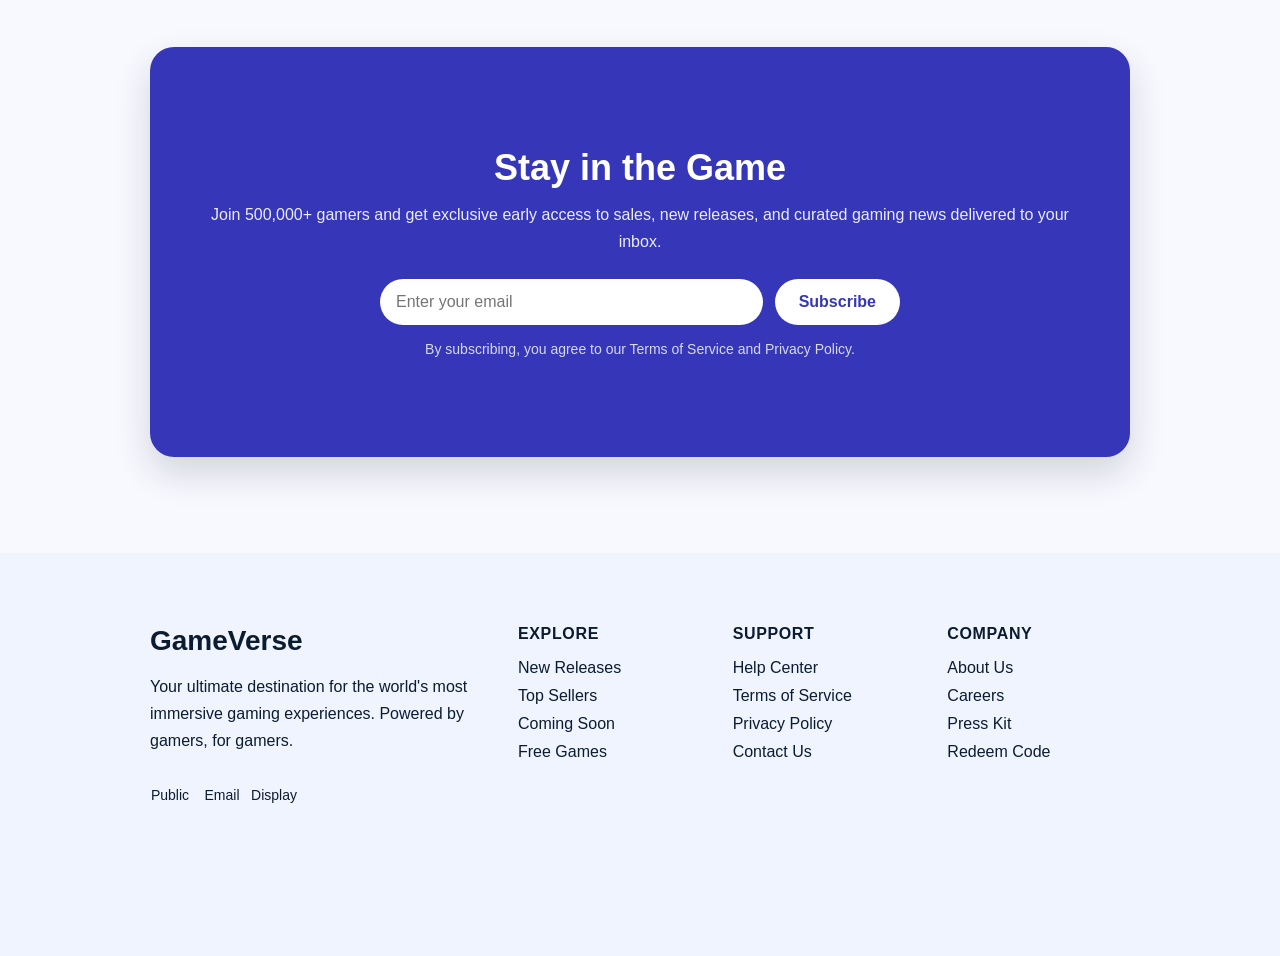
==== commit 4eff94d0: "improved navbar" ====
--- a/index.html
+++ b/index.html
@@ -7,152 +7,67 @@
     <link rel="stylesheet" href="style.css" />
   </head>
   <body>
-    <header>
-      <!-- logo -->
-      <a class="logo" href="#" aria-label="GameVerse home">GameVerse</a>
-
-      <!-- navigation list-->
-      <nav class="navbar" aria-label="Primary navigation">
+<header>
+    <a class="logo" href="#" aria-label="GameVerse home">GameVerse</a>
+
+    <nav class="navbar" aria-label="Primary navigation">
         <ul class="menu">
-          <li><a class="active" href="#hero" aria-current="page">Home</a></li>
-          <li><a href="#category">Category</a></li>
-          <li><a href="#games">Games</a></li>
-          <li><a href="#offers">Offers</a></li>
-          <li><a href="#newsletter">Newsletter</a></li>
+            <li><a class="active" href="#hero" aria-current="page">Home</a></li>
+            <li><a href="#category">Category</a></li>
+            <li><a href="#games">Games</a></li>
+            <li><a href="#offers">Offers</a></li>
+            <li><a href="#newsletter">Newsletter</a></li>
         </ul>
-      </nav>
-
-      <!-- profile info section -->
-      <div class="profile-info">
+    </nav>
+
+    <div class="profile-info">
         <div class="search-wrapper">
-          <button
-            class="search-toggle"
-            type="button"
-            aria-label="Open search"
-            aria-expanded="false"
-          >
-            <svg
-              xmlns="http://www.w3.org/2000/svg"
-              fill="none"
-              viewBox="0 0 24 24"
-              stroke-width="1.5"
-              stroke="currentColor"
-              aria-hidden="true"
-            >
-              <path
-                stroke-linecap="round"
-                stroke-linejoin="round"
-                d="m21 21-4.35-4.35m2.35-5.15a7.5 7.5 0 1 1-15 0 7.5 7.5 0 0 1 15 0Z"
-              />
+            <button class="search-toggle" type="button" aria-label="Open search" aria-expanded="false">
+                <svg xmlns="http://www.w3.org/2000/svg" fill="none" viewBox="0 0 24 24" stroke-width="1.5" stroke="currentColor" aria-hidden="true">
+                    <path stroke-linecap="round" stroke-linejoin="round" d="m21 21-4.35-4.35m2.35-5.15a7.5 7.5 0 1 1-15 0 7.5 7.5 0 0 1 15 0Z" />
+                </svg>
+            </button>
+            <label class="search" aria-label="Search games">
+                <input type="search" placeholder="Search games" />
+                <button type="button" class="search-clear" aria-label="Clear search">&times;</button>
+            </label>
+        </div>
+
+        <button class="icon-button" type="button" aria-label="Shopping cart">
+            <svg xmlns="http://www.w3.org/2000/svg" fill="none" viewBox="0 0 24 24" stroke-width="1.5" stroke="currentColor" aria-hidden="true">
+                <path stroke-linecap="round" stroke-linejoin="round" d="M2.25 3h1.386c.51 0 .955.343 1.087.835l.383 1.437M7.5 14.25a3 3 0 0 0-3 3h15.75m-12.75-3h11.218c1.121-2.3 2.1-4.684 2.924-7.138a60.114 60.114 0 0 0-16.536-1.84M7.5 14.25 5.106 5.272M6 20.25a.75.75 0 1 1-1.5 0 .75.75 0 0 1 1.5 0Zm12.75 0a.75.75 0 1 1-1.5 0 .75.75 0 0 1 1.5 0Z" />
             </svg>
-          </button>
-          <label class="search" aria-label="Search games">
-            <input type="search" placeholder="Search games" />
-          </label>
-        </div>
-        <button class="icon-button" type="button" aria-label="Shopping cart">
-          <svg
-            xmlns="http://www.w3.org/2000/svg"
-            fill="none"
-            viewBox="0 0 24 24"
-            stroke-width="1.5"
-            stroke="currentColor"
-            aria-hidden="true"
-          >
-            <path
-              stroke-linecap="round"
-              stroke-linejoin="round"
-              d="M2.25 3h1.386c.51 0 .955.343 1.087.835l.383 1.437M7.5 14.25a3 3 0 0 0-3 3h15.75m-12.75-3h11.218c1.121-2.3 2.1-4.684 2.924-7.138a60.114 60.114 0 0 0-16.536-1.84M7.5 14.25 5.106 5.272M6 20.25a.75.75 0 1 1-1.5 0 .75.75 0 0 1 1.5 0Zm12.75 0a.75.75 0 1 1-1.5 0 .75.75 0 0 1 1.5 0Z"
-            />
-          </svg>
         </button>
-        <button
-          class="icon-button theme-toggle"
-          type="button"
-          id="theme-toggle"
-          aria-label="Switch to dark mode"
-        >
-          <svg
-            class="icon-moon"
-            xmlns="http://www.w3.org/2000/svg"
-            fill="none"
-            viewBox="0 0 24 24"
-            stroke-width="1.5"
-            stroke="currentColor"
-            aria-hidden="true"
-          >
-            <path
-              stroke-linecap="round"
-              stroke-linejoin="round"
-              d="M21.752 15.002A9.72 9.72 0 0 1 18 15.75c-5.385 0-9.75-4.365-9.75-9.75 0-1.33.266-2.597.748-3.752A9.753 9.753 0 0 0 3 11.25C3 16.635 7.365 21 12.75 21a9.753 9.753 0 0 0 9.002-5.998Z"
-            />
-          </svg>
-          <svg
-            class="icon-sun"
-            xmlns="http://www.w3.org/2000/svg"
-            fill="none"
-            viewBox="0 0 24 24"
-            stroke-width="1.5"
-            stroke="currentColor"
-            aria-hidden="true"
-          >
-            <path
-              stroke-linecap="round"
-              stroke-linejoin="round"
-              d="M12 3v2.25m6.364.386-1.591 1.591M21 12h-2.25m-.386 6.364-1.591-1.591M12 18.75V21m-4.773-4.227-1.591 1.591M5.25 12H3m4.227-4.773L5.636 5.636M15.75 12a3.75 3.75 0 1 1-7.5 0 3.75 3.75 0 0 1 7.5 0Z"
-            />
-          </svg>
+
+        <button class="icon-button theme-toggle" type="button" id="theme-toggle" aria-label="Switch to dark mode">
+            <svg class="icon-moon" xmlns="http://www.w3.org/2000/svg" fill="none" viewBox="0 0 24 24" stroke-width="1.5" stroke="currentColor" aria-hidden="true">
+                <path stroke-linecap="round" stroke-linejoin="round" d="M21.752 15.002A9.72 9.72 0 0 1 18 15.75c-5.385 0-9.75-4.365-9.75-9.75 0-1.33.266-2.597.748-3.752A9.753 9.753 0 0 0 3 11.25C3 16.635 7.365 21 12.75 21a9.753 9.753 0 0 0 9.002-5.998Z" />
+            </svg>
+            <svg class="icon-sun" xmlns="http://www.w3.org/2000/svg" fill="none" viewBox="0 0 24 24" stroke-width="1.5" stroke="currentColor" aria-hidden="true">
+                <path stroke-linecap="round" stroke-linejoin="round" d="M12 3v2.25m6.364.386-1.591 1.591M21 12h-2.25m-.386 6.364-1.591-1.591M12 18.75V21m-4.773-4.227-1.591 1.591M5.25 12H3m4.227-4.773L5.636 5.636M15.75 12a3.75 3.75 0 1 1-7.5 0 3.75 3.75 0 0 1 7.5 0Z" />
+            </svg>
         </button>
 
         <div class="profile-info1">
-          <img
-            height="40px"
-            width="40px"
-            src="assets/images/header/profilepic.jpg"
-            alt="John Doe"
-          />
-          <span>Arham</span>
-        </div>
-
-        <button
-          class="hamburger-menu"
-          type="button"
-          aria-label="Toggle navigation menu"
-          id="hamburger-btn"
-        >
-          <svg
-            xmlns="http://www.w3.org/2000/svg"
-            fill="none"
-            viewBox="0 0 24 24"
-            stroke-width="1.5"
-            stroke="currentColor"
-            class="hamburger-icon"
-            aria-hidden="true"
-          >
-            <path
-              stroke-linecap="round"
-              stroke-linejoin="round"
-              d="M3.75 6.75h16.5M3.75 12h16.5m-16.5 5.25h16.5"
-            />
-          </svg>
-          <svg
-            xmlns="http://www.w3.org/2000/svg"
-            fill="none"
-            viewBox="0 0 24 24"
-            stroke-width="1.5"
-            stroke="currentColor"
-            class="close-icon"
-            aria-hidden="true"
-          >
-            <path
-              stroke-linecap="round"
-              stroke-linejoin="round"
-              d="M6 18 18 6M6 6l12 12"
-            />
-          </svg>
-        </button>
-      </div>
-    </header>
+            <img
+                height="40px"
+                width="40px"
+                src="assets/images/header/profilepic.jpg"
+                alt="John Doe"
+            />
+            <span>Arham</span>
+        </div>
+    </div>
+
+    <button class="hamburger-menu" type="button" aria-label="Toggle navigation menu" id="hamburger-btn">
+        <svg xmlns="http://www.w3.org/2000/svg" fill="none" viewBox="0 0 24 24" stroke-width="1.5" stroke="currentColor" class="hamburger-icon" aria-hidden="true">
+            <path stroke-linecap="round" stroke-linejoin="round" d="M3.75 6.75h16.5M3.75 12h16.5m-16.5 5.25h16.5" />
+        </svg>
+        <svg xmlns="http://www.w3.org/2000/svg" fill="none" viewBox="0 0 24 24" stroke-width="1.5" stroke="currentColor" class="close-icon" aria-hidden="true">
+            <path stroke-linecap="round" stroke-linejoin="round" d="M6 18 18 6M6 6l12 12" />
+        </svg>
+    </button>
+</header>
 
     <main>
       <!-- hero section -->
--- a/style.css
+++ b/style.css
@@ -10,6 +10,7 @@
     margin: 0;
     font-family: Arial, sans-serif;
     overflow-x: hidden;
+    transition: background-color 0.3s ease, color 0.3s ease;
 }
 
 section[id] {
@@ -138,6 +139,7 @@
     transform: translateY(-1px);
 }
 .search {
+    position: relative;
     display: flex;
     align-items: center;
     width: 0;
@@ -153,12 +155,13 @@
 }
 .search.is-open {
     width: 220px;
-    padding: 10px 14px;
+    padding: 10px 34px 10px 14px;
     border: 1px solid #e2e8f0;
     background: white;
     opacity: 1;
     pointer-events: auto;
     box-shadow: 0 8px 18px rgba(15, 23, 42, 0.08);
+    overflow: visible;
 }
 .search input {
     width: 100%;
@@ -166,7 +169,31 @@
     outline: 0;
     font: inherit;
     background: transparent;
-}
+    -webkit-appearance: none;
+    appearance: none;
+}
+.search input::-webkit-search-cancel-button,
+.search input::-webkit-search-decoration {
+    -webkit-appearance: none;
+    appearance: none;
+}
+.search-clear {
+    display: none;
+    position: absolute;
+    right: 12px;
+    top: 50%;
+    transform: translateY(-50%);
+    border: 0;
+    background: transparent;
+    color: #6b7280;
+    font-size: 20px;
+    line-height: 1;
+    cursor: pointer;
+    padding: 0;
+}
+.search-clear.is-visible { display: block; }
+.search-clear:hover { color: #6b46ff; }
+
 .icon-button {
     display: grid;
     place-items: center;
@@ -185,6 +212,13 @@
     color: #fff;
     transform: translateY(-1px);
 }
+
+/* theme toggle icon swap */
+.theme-toggle .icon-sun { display: none; }
+.theme-toggle .icon-moon { display: block; }
+html.dark-mode .theme-toggle .icon-sun { display: block; }
+html.dark-mode .theme-toggle .icon-moon { display: none; }
+
 .profile-info1{
     display:flex;
     flex-direction:row;
@@ -948,6 +982,7 @@
     }
 }
 
+/* ============== RESPONSIVE (NAVBAR) ============== */
 @media (max-width: 1200px) {
     .menu {
         gap: 20px;
@@ -977,13 +1012,9 @@
         order: 1;
         padding-left: 0;
     }
-    .profile-info {
+
+    .hamburger-menu {
         order: 2;
-        margin-left: auto;
-        padding: 4px 6px;
-    }
-    .hamburger-menu {
-        order: 3;
         display: flex;
         align-items: center;
         justify-content: center;
@@ -1012,23 +1043,32 @@
         display: block;
     }
 
-    .navbar {
+    /* both nav links and the icon row live in the same dropdown */
+    .navbar,
+    .profile-info {
         display: none;
-        order: 4;
+        order: 3;
         flex-basis: 100%;
         width: 100%;
+    }
+    .navbar {
         border-top: 1px solid rgba(226, 232, 240, 0.8);
         padding-top: 16px;
         margin-top: 4px;
     }
+    header.menu-open .navbar,
+    header.menu-open .profile-info {
+        display: flex;
+        animation: slide-down 0.25s ease-out forwards;
+    }
     header.menu-open .navbar {
         display: block;
-        animation: slide-down 0.25s ease-out forwards;
     }
     header.menu-open {
         border-radius: 24px !important;
         padding-bottom: 20px;
     }
+
     .menu {
         flex-direction: column;
         align-items: stretch;
@@ -1050,9 +1090,27 @@
     .menu a::after {
         display: none;
     }
+
+    /* profile-info reflows as a centered icon row inside the dropdown */
+    .profile-info {
+        order: 4;
+        flex-wrap: wrap;
+        justify-content: center;
+        gap: 14px;
+        padding: 16px 0 0;
+        margin: 0;
+        border: 0;
+        border-top: 1px solid rgba(226, 232, 240, 0.8);
+        border-radius: 0;
+        background: transparent;
+        box-shadow: none;
+    }
+
     .search-toggle.is-open {
-        width: 220px;
-    }
+        background: #6b46ff;
+        color: #fff;
+    }
+
     .category-container { padding: 72px 24px; }
     .festured-games { padding: 72px 24px; }
     .special-offers { padding: 72px 24px; }
@@ -1085,22 +1143,19 @@
         width: 100%;
     }
     .adventure-heading { font-size: 40px; }
-    .profile-info {
-        gap: 8px;
-        padding: 4px;
-        flex-wrap: nowrap;
-        justify-content: flex-end;
-    }
-    .profile-info1 {
-        display: none;
-    }
+
     .search-toggle {
         width: 40px;
         height: 40px;
     }
-    .search-toggle.is-open {
-        width: 180px;
-    }
+    .profile-info1 img {
+        width: 30px;
+        height: 30px;
+    }
+    .profile-info1 span {
+        font-size: 14px;
+    }
+
     .category-header { align-items: flex-start; }
     .category-header h2 { font-size: 28px; }
     .festured-games-heading { font-size: 28px; }
@@ -1130,42 +1185,31 @@
         font-size: 24px;
     }
 
-    .navbar {
-        display: none;
-        width: 100%;
-    }
-
-    .profile-info {
-        gap: 6px;
-        align-items: center;
-        flex-wrap: nowrap;
-    }
-
-    .profile-info1 {
-        display: none;
-    }
-
-    .hamburger-menu {
-        display: flex;
-    }
-
     .search-toggle {
         width: 38px;
         height: 38px;
     }
-
-    .search-toggle.is-open {
-        width: 155px;
-    }
-
-    header.menu-open .navbar {
-        display: block;
-        animation: slide-down 0.22s ease-out forwards;
+    .profile-info1 img {
+        width: 26px;
+        height: 26px;
+    }
+    .profile-info1 span {
+        font-size: 13px;
+    }
+
+    header.menu-open .navbar,
+    header.menu-open .profile-info {
         background: white;
         margin-top: 12px;
         border-radius: 12px;
         padding: 12px 12px 16px;
         box-shadow: 0 10px 30px rgba(2,6,23,0.08);
+        border-top: 0;
+    }
+    header.menu-open .profile-info {
+        margin-top: 0;
+        border-radius: 0 0 12px 12px;
+        box-shadow: none;
     }
 
     .menu {
@@ -1178,15 +1222,7 @@
     .menu a { padding: 10px 12px; }
 }
 
-/* --- theme toggle icon swap --- */
-.theme-toggle .icon-sun { display: none; }
-.theme-toggle .icon-moon { display: block; }
-html.dark-mode .theme-toggle .icon-sun { display: block; }
-html.dark-mode .theme-toggle .icon-moon { display: none; }
-
-body { transition: background-color 0.3s ease, color 0.3s ease; }
-
-/* --- dark theme --- */
+/* ============== DARK THEME ============== */
 html.dark-mode body { background-color: #0f1117; color: #e5e7eb; }
 
 html.dark-mode header {
@@ -1205,6 +1241,10 @@
 html.dark-mode .profile-info1 { background: #1a1d27; border-color: rgba(255,255,255,0.08); color: #f1f5f9; }
 html.dark-mode .search.is-open { background: #1a1d27; border-color: rgba(255,255,255,0.08); }
 html.dark-mode .search input { color: #f1f5f9; }
+html.dark-mode .hamburger-menu { color: #f1f5f9; }
+html.dark-mode .search-clear { color: #9ca3af; }
+html.dark-mode .search-clear:hover { color: #9f7aea; }
+html.dark-mode .profile-info { border-top-color: rgba(255,255,255,0.08); }
 
 html.dark-mode .hero::before {
     background-image:
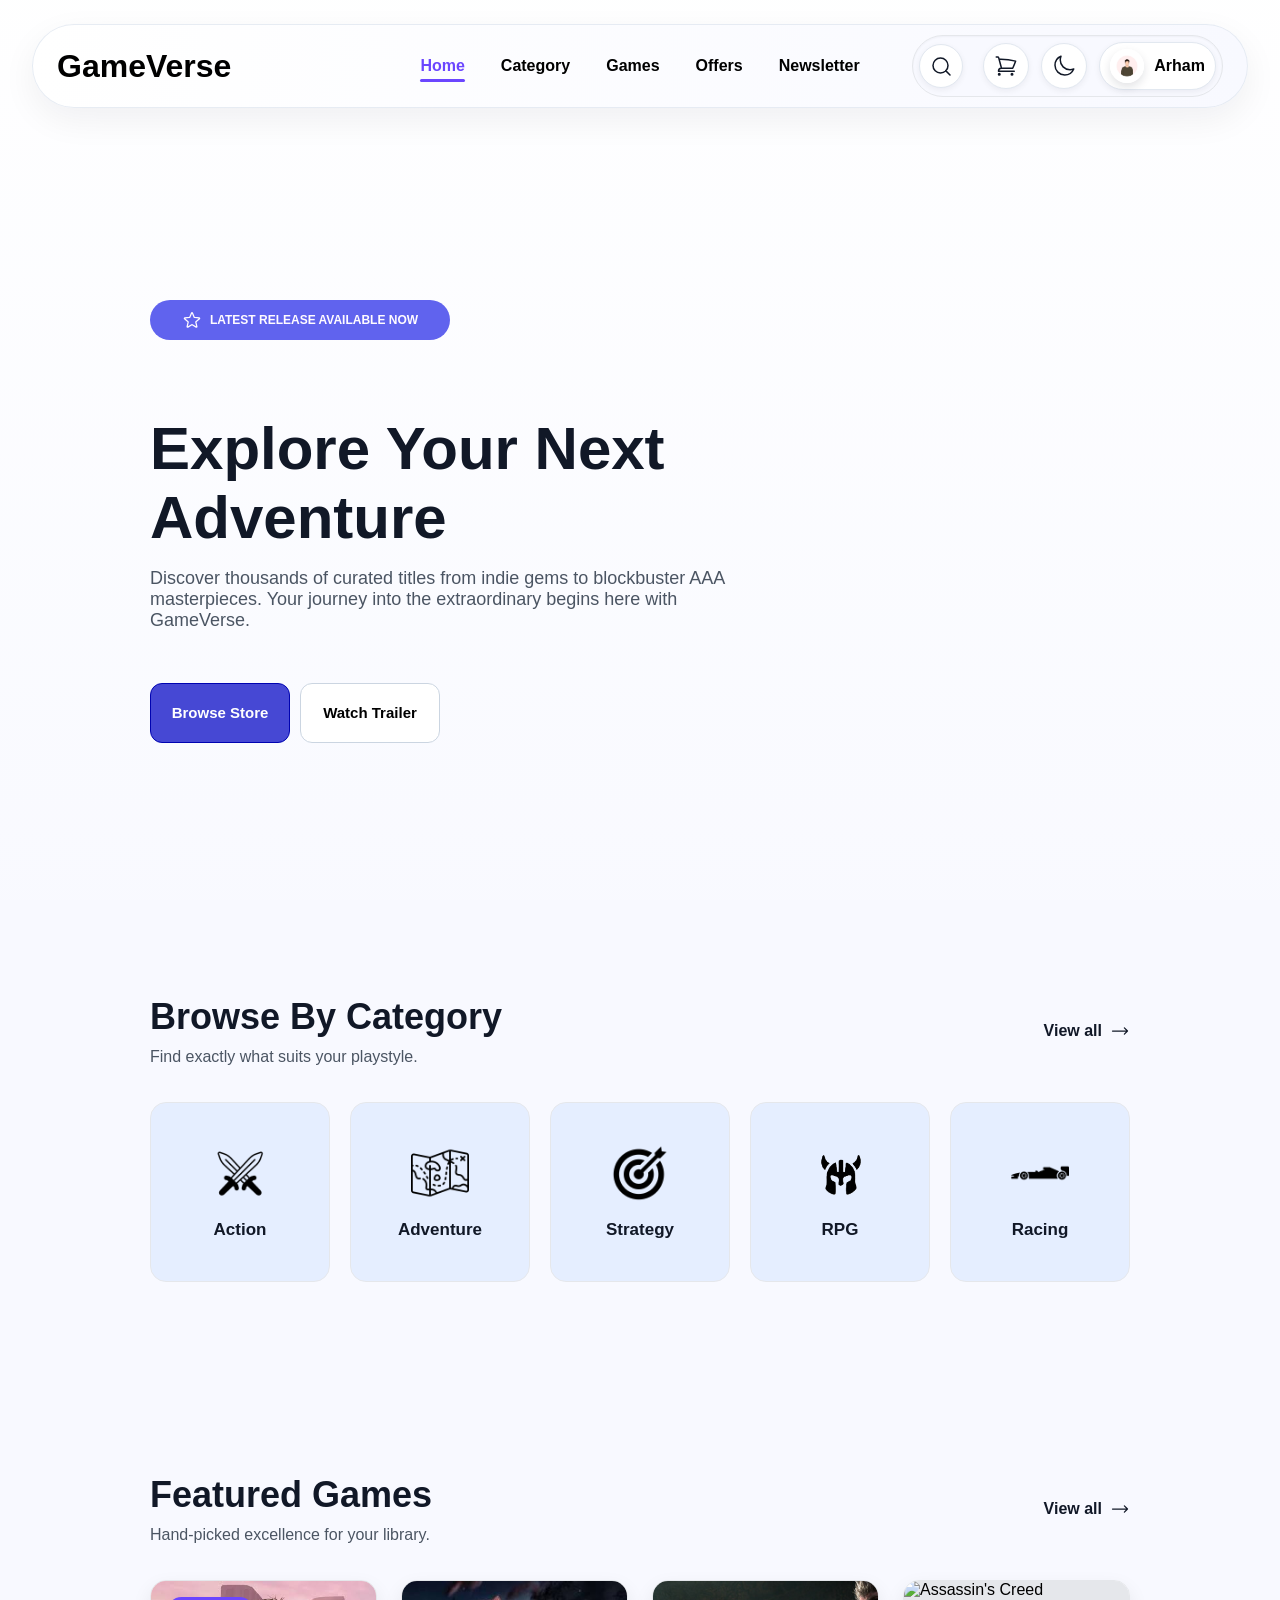
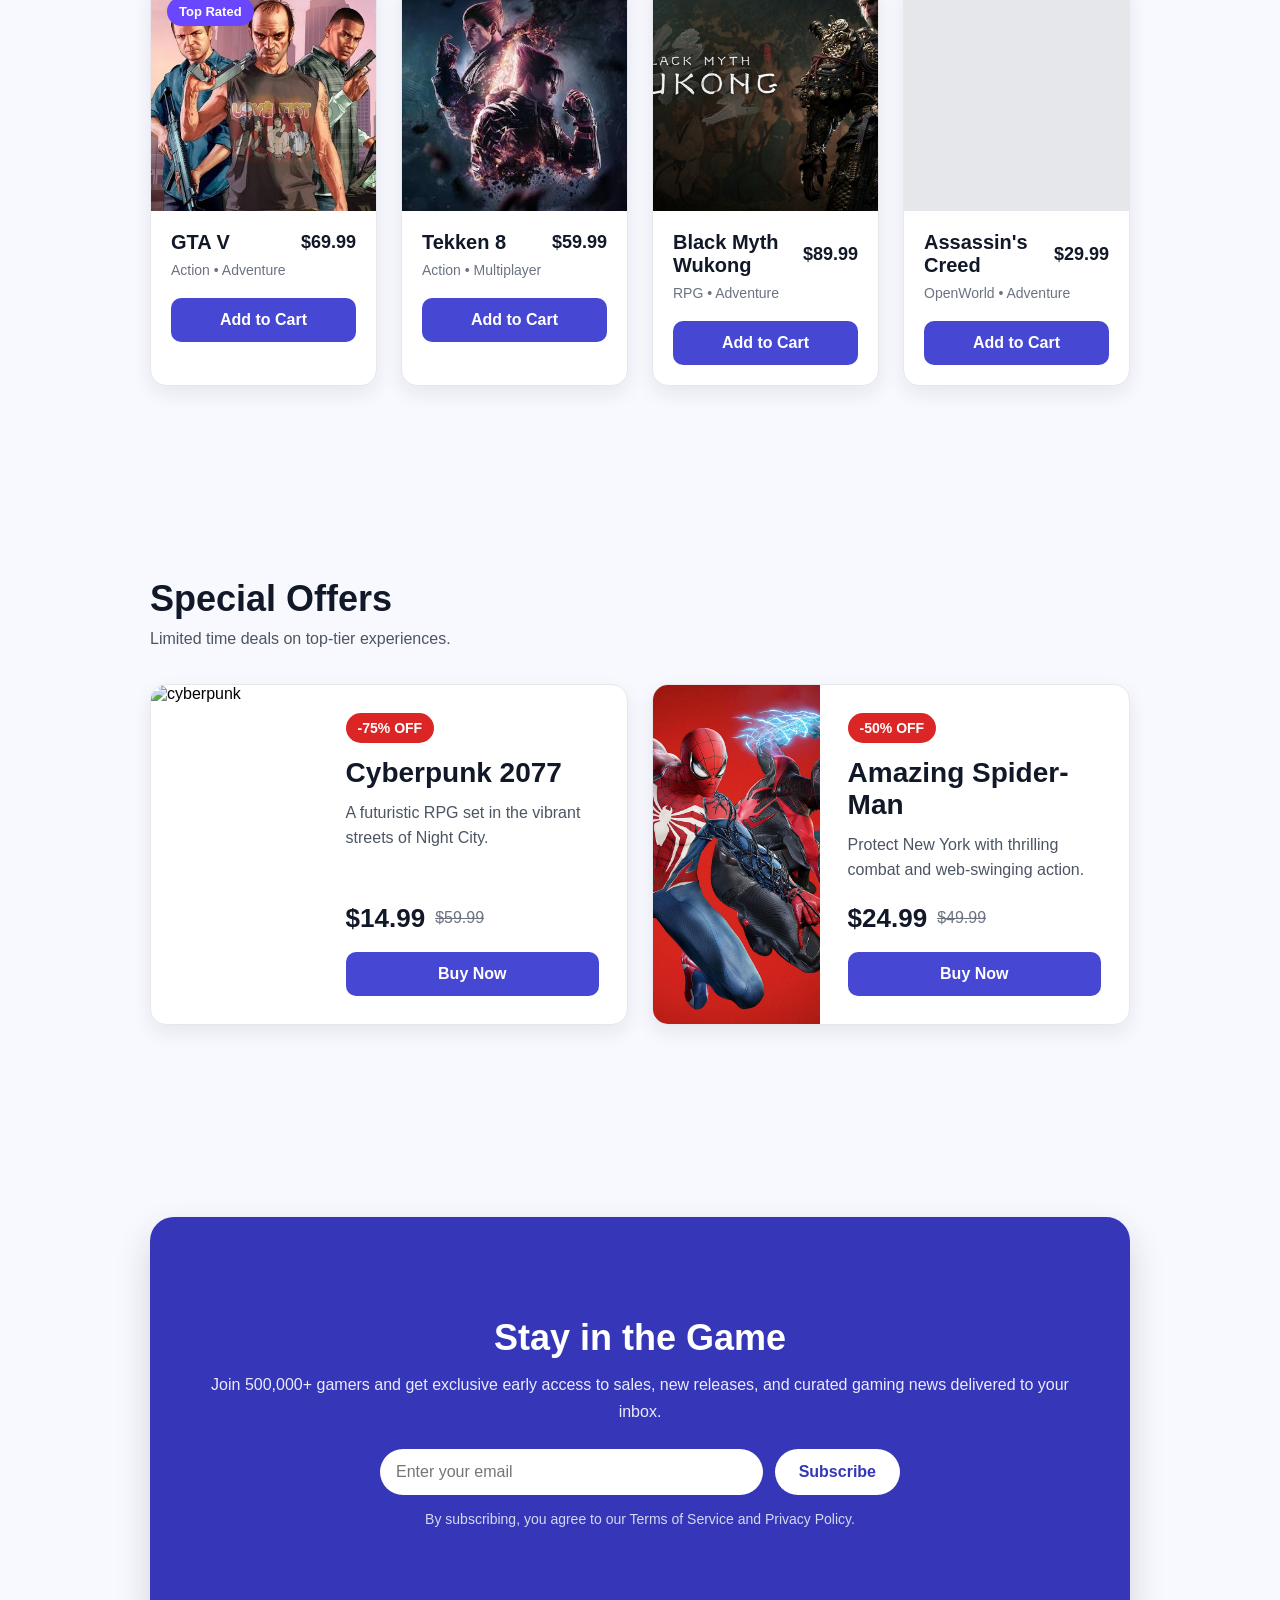
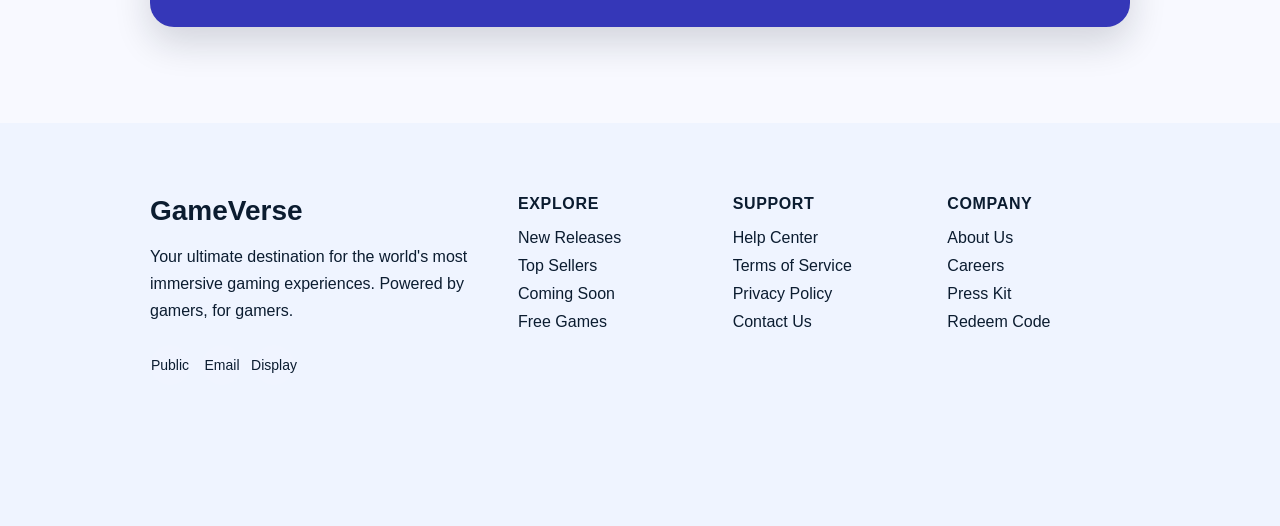
==== commit a83c8da4: "improve website feature" ====
--- a/index.html
+++ b/index.html
@@ -53,7 +53,7 @@
                 height="40px"
                 width="40px"
                 src="assets/images/header/profilepic.jpg"
-                alt="John Doe"
+                alt="Arham ali"
             />
             <span>Arham</span>
         </div>
@@ -174,8 +174,8 @@
                 Hand-picked excellence for your library.
               </p>
             </div>
-            <a class="view-all" href="#">
-              View all
+            <button class="view-all" id="games-view-all" type="button" aria-expanded="false">
+              <span id="games-view-all-label">View all</span>
               <svg
                 xmlns="http://www.w3.org/2000/svg"
                 fill="none"
@@ -190,7 +190,7 @@
                   d="M17.25 8.25 21 12m0 0-3.75 3.75M21 12H3"
                 />
               </svg>
-            </a>
+              </button>
           </div>
 
           <div class="feature-cards-container"></div>
--- a/style.css
+++ b/style.css
@@ -389,10 +389,15 @@
     display: inline-flex;
     align-items: center;
     gap: 8px;
+    padding: 0;
+    border: 0;
+    background: transparent;
     color: #111827;
+    font: inherit;
     font-weight: 700;
     text-decoration: none;
     white-space: nowrap;
+    cursor: pointer;
     transition: color 0.25s ease, transform 0.25s ease;
 }
 
@@ -509,6 +514,10 @@
     background: #fff;
     box-shadow: 0 8px 20px rgba(17, 24, 39, 0.08);
     transition: transform 0.3s ease, box-shadow 0.3s ease;
+}
+
+.feature-card.is-hidden {
+    display: none;
 }
 
 .feature-card:hover {
@@ -1109,6 +1118,11 @@
     .search-toggle.is-open {
         background: #6b46ff;
         color: #fff;
+    }
+
+    html.dark-mode .profile-info {
+        background: transparent;
+        border-top-color: rgba(255,255,255,0.08);
     }
 
     .category-container { padding: 72px 24px; }
@@ -1212,6 +1226,12 @@
         box-shadow: none;
     }
 
+    html.dark-mode header.menu-open .navbar,
+    html.dark-mode header.menu-open .profile-info {
+        background: #1a1d27;
+        box-shadow: 0 10px 30px rgba(0,0,0,0.4);
+    }
+
     .menu {
         display: flex;
         flex-direction: column;
@@ -1235,7 +1255,9 @@
 html.dark-mode .menu a:hover,
 html.dark-mode .menu a.active { color: #6b46ff; }
 
-html.dark-mode .profile-info { background: rgba(26,29,39,0.95); border-color: rgba(255,255,255,0.08); }
+@media (min-width: 1025px) {
+    html.dark-mode .profile-info { background: rgba(26,29,39,0.95); border-color: rgba(255,255,255,0.08); }
+}
 html.dark-mode .search-toggle,
 html.dark-mode .icon-button,
 html.dark-mode .profile-info1 { background: #1a1d27; border-color: rgba(255,255,255,0.08); color: #f1f5f9; }
@@ -1244,7 +1266,6 @@
 html.dark-mode .hamburger-menu { color: #f1f5f9; }
 html.dark-mode .search-clear { color: #9ca3af; }
 html.dark-mode .search-clear:hover { color: #9f7aea; }
-html.dark-mode .profile-info { border-top-color: rgba(255,255,255,0.08); }
 
 html.dark-mode .hero::before {
     background-image:
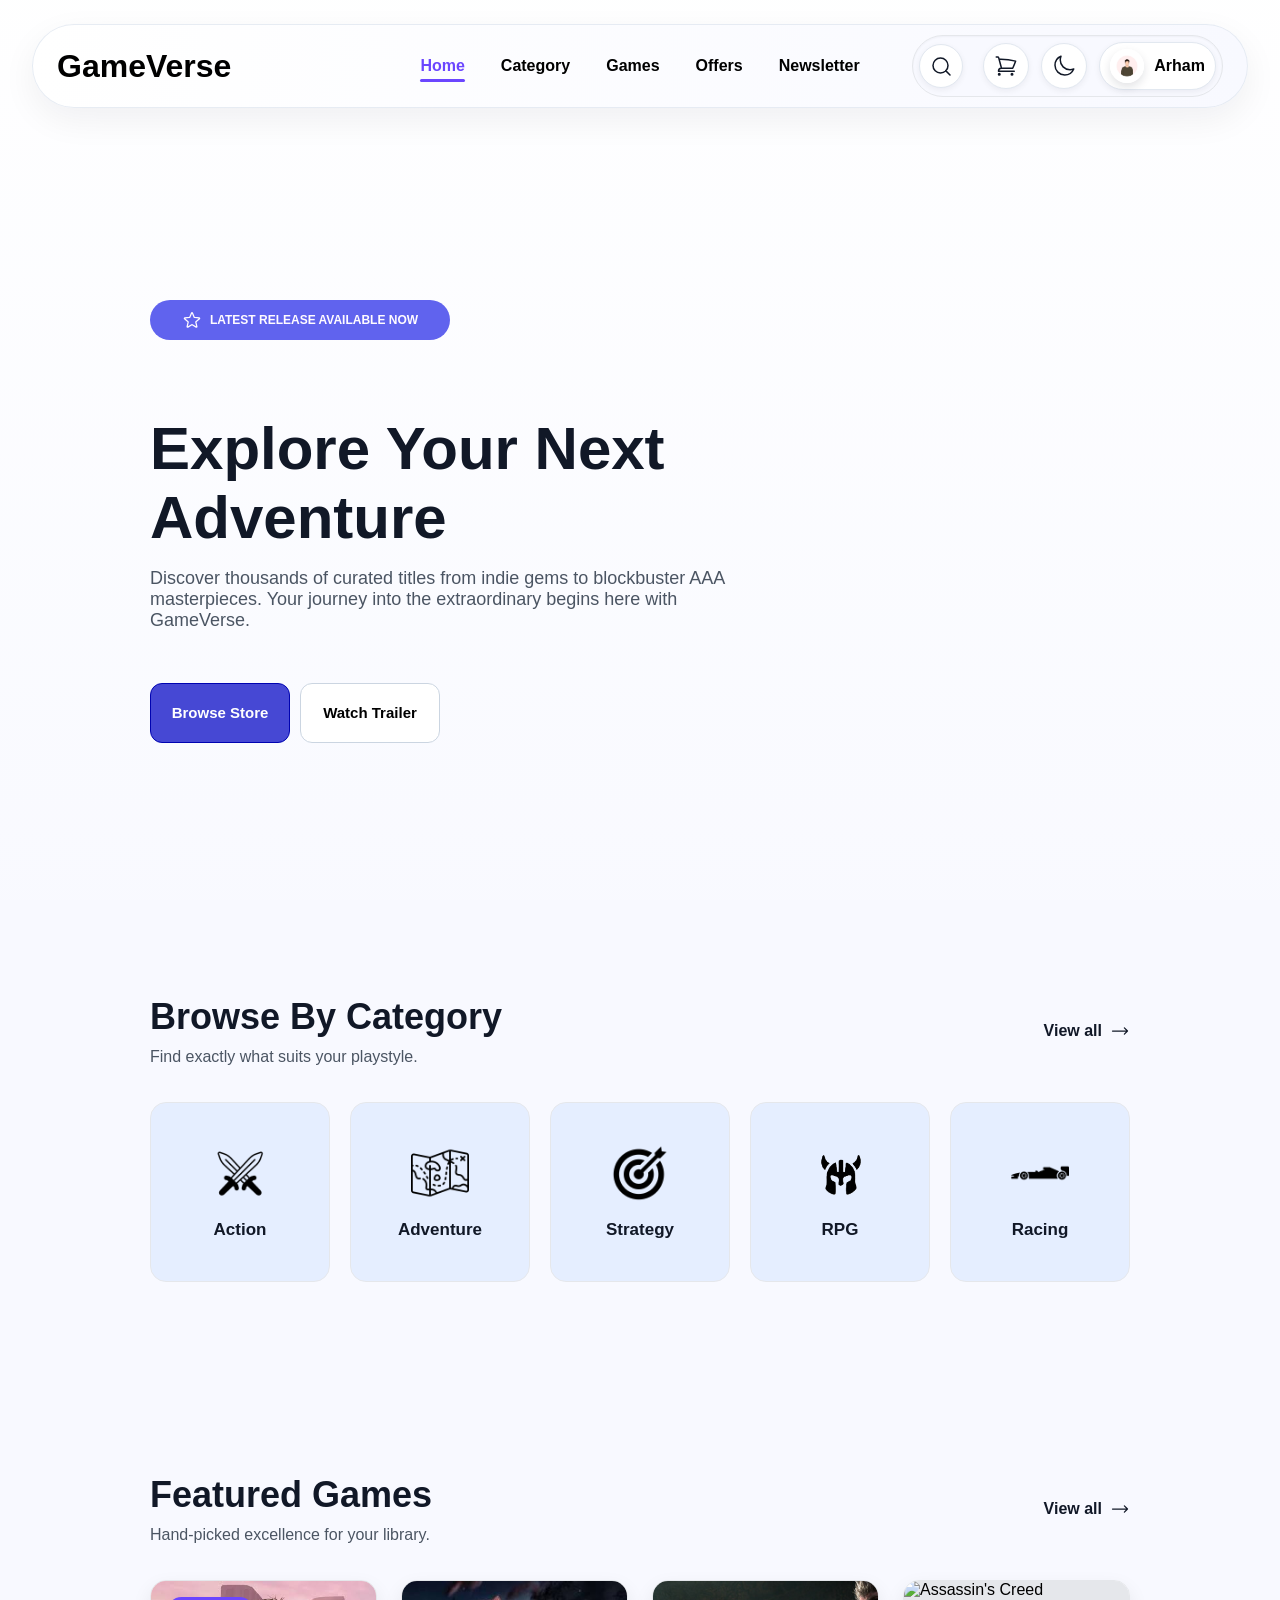
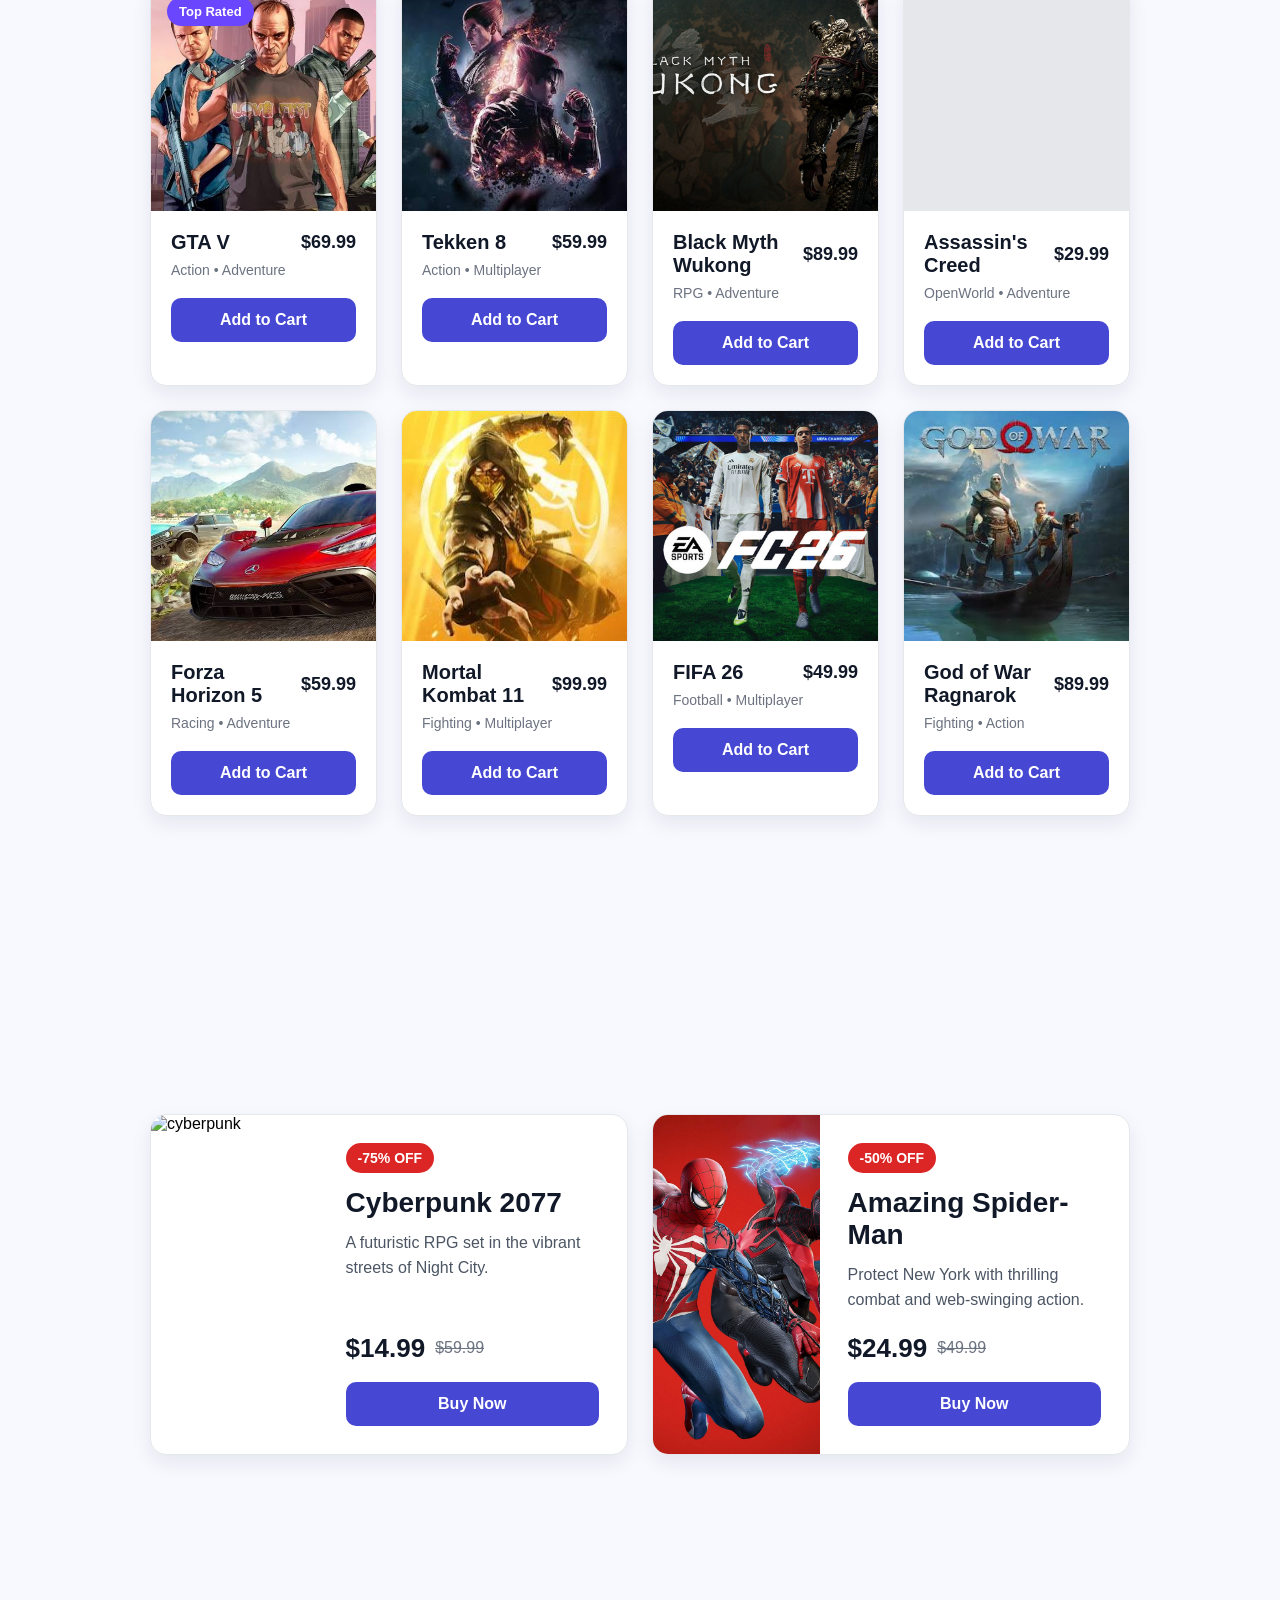
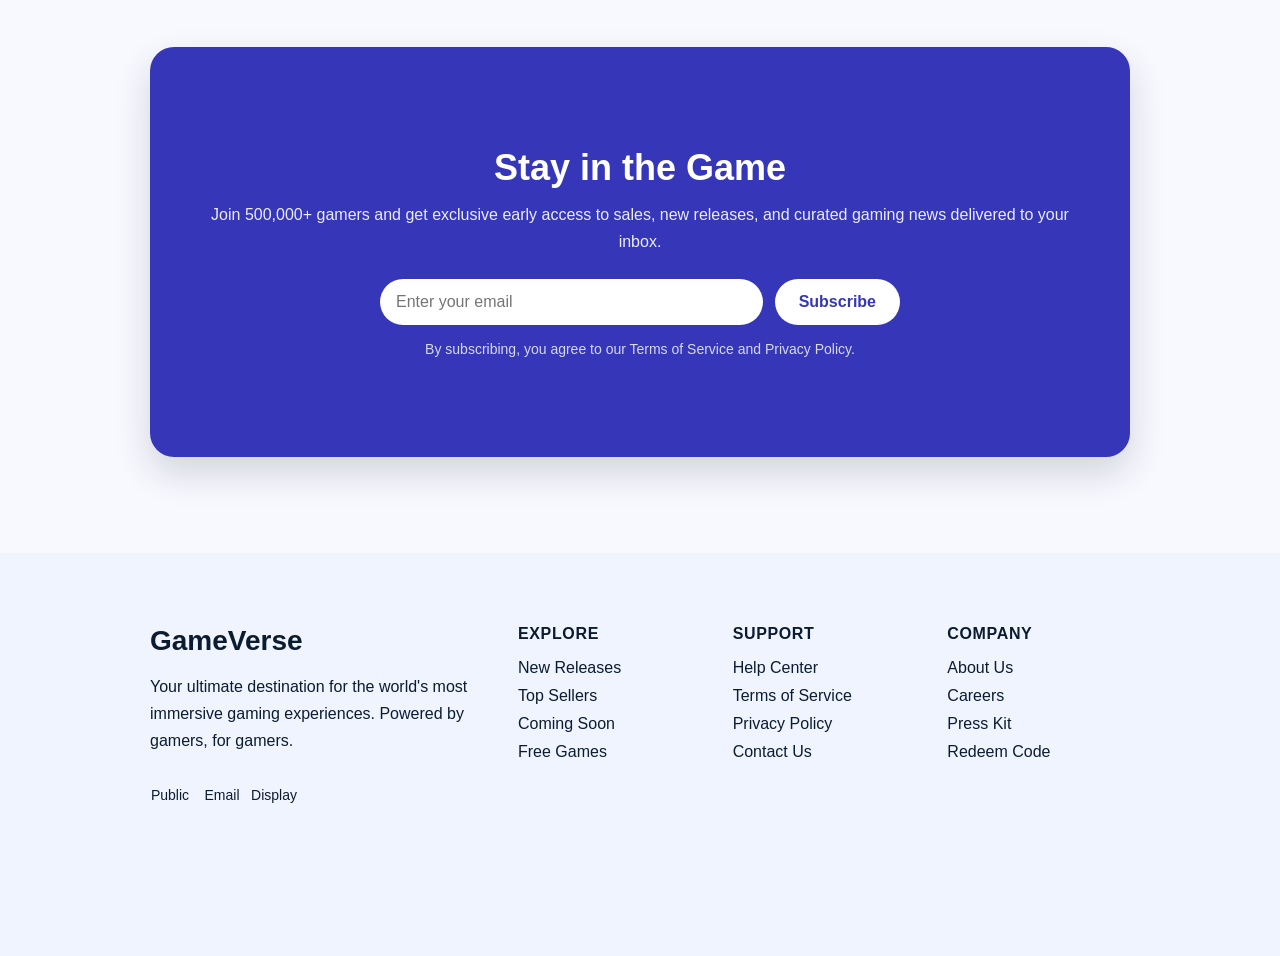
==== commit d270e617: "added a cart page" ====
--- a/index.html
+++ b/index.html
@@ -7,67 +7,158 @@
     <link rel="stylesheet" href="style.css" />
   </head>
   <body>
-<header>
-    <a class="logo" href="#" aria-label="GameVerse home">GameVerse</a>
-
-    <nav class="navbar" aria-label="Primary navigation">
+    <header>
+      <a class="logo" href="#" aria-label="GameVerse home">GameVerse</a>
+
+      <nav class="navbar" aria-label="Primary navigation">
         <ul class="menu">
-            <li><a class="active" href="#hero" aria-current="page">Home</a></li>
-            <li><a href="#category">Category</a></li>
-            <li><a href="#games">Games</a></li>
-            <li><a href="#offers">Offers</a></li>
-            <li><a href="#newsletter">Newsletter</a></li>
+          <li><a class="active" href="#hero" aria-current="page">Home</a></li>
+          <li><a href="#category">Category</a></li>
+          <li><a href="#games">Games</a></li>
+          <li><a href="#offers">Offers</a></li>
+          <li><a href="#newsletter">Newsletter</a></li>
         </ul>
-    </nav>
-
-    <div class="profile-info">
+      </nav>
+
+      <div class="profile-info">
         <div class="search-wrapper">
-            <button class="search-toggle" type="button" aria-label="Open search" aria-expanded="false">
-                <svg xmlns="http://www.w3.org/2000/svg" fill="none" viewBox="0 0 24 24" stroke-width="1.5" stroke="currentColor" aria-hidden="true">
-                    <path stroke-linecap="round" stroke-linejoin="round" d="m21 21-4.35-4.35m2.35-5.15a7.5 7.5 0 1 1-15 0 7.5 7.5 0 0 1 15 0Z" />
-                </svg>
+          <button
+            class="search-toggle"
+            type="button"
+            aria-label="Open search"
+            aria-expanded="false"
+          >
+            <svg
+              xmlns="http://www.w3.org/2000/svg"
+              fill="none"
+              viewBox="0 0 24 24"
+              stroke-width="1.5"
+              stroke="currentColor"
+              aria-hidden="true"
+            >
+              <path
+                stroke-linecap="round"
+                stroke-linejoin="round"
+                d="m21 21-4.35-4.35m2.35-5.15a7.5 7.5 0 1 1-15 0 7.5 7.5 0 0 1 15 0Z"
+              />
+            </svg>
+          </button>
+          <label class="search" aria-label="Search games">
+            <input type="search" placeholder="Search games" />
+            <button
+              type="button"
+              class="search-clear"
+              aria-label="Clear search"
+            >
+              &times;
             </button>
-            <label class="search" aria-label="Search games">
-                <input type="search" placeholder="Search games" />
-                <button type="button" class="search-clear" aria-label="Clear search">&times;</button>
-            </label>
-        </div>
-
-        <button class="icon-button" type="button" aria-label="Shopping cart">
-            <svg xmlns="http://www.w3.org/2000/svg" fill="none" viewBox="0 0 24 24" stroke-width="1.5" stroke="currentColor" aria-hidden="true">
-                <path stroke-linecap="round" stroke-linejoin="round" d="M2.25 3h1.386c.51 0 .955.343 1.087.835l.383 1.437M7.5 14.25a3 3 0 0 0-3 3h15.75m-12.75-3h11.218c1.121-2.3 2.1-4.684 2.924-7.138a60.114 60.114 0 0 0-16.536-1.84M7.5 14.25 5.106 5.272M6 20.25a.75.75 0 1 1-1.5 0 .75.75 0 0 1 1.5 0Zm12.75 0a.75.75 0 1 1-1.5 0 .75.75 0 0 1 1.5 0Z" />
-            </svg>
+          </label>
+        </div>
+
+        <a class="icon-button" href="cart.html" aria-label="Shopping cart">
+          <svg
+            xmlns="http://www.w3.org/2000/svg"
+            fill="none"
+            viewBox="0 0 24 24"
+            stroke-width="1.5"
+            stroke="currentColor"
+            aria-hidden="true"
+          >
+            <path
+              stroke-linecap="round"
+              stroke-linejoin="round"
+              d="M2.25 3h1.386c.51 0 .955.343 1.087.835l.383 1.437M7.5 14.25a3 3 0 0 0-3 3h15.75m-12.75-3h11.218c1.121-2.3 2.1-4.684 2.924-7.138a60.114 60.114 0 0 0-16.536-1.84M7.5 14.25 5.106 5.272M6 20.25a.75.75 0 1 1-1.5 0 .75.75 0 0 1 1.5 0Zm12.75 0a.75.75 0 1 1-1.5 0 .75.75 0 0 1 1.5 0Z"
+            />
+          </svg>
+        </a>
+
+        <button
+          class="icon-button theme-toggle"
+          type="button"
+          id="theme-toggle"
+          aria-label="Switch to dark mode"
+        >
+          <svg
+            class="icon-moon"
+            xmlns="http://www.w3.org/2000/svg"
+            fill="none"
+            viewBox="0 0 24 24"
+            stroke-width="1.5"
+            stroke="currentColor"
+            aria-hidden="true"
+          >
+            <path
+              stroke-linecap="round"
+              stroke-linejoin="round"
+              d="M21.752 15.002A9.72 9.72 0 0 1 18 15.75c-5.385 0-9.75-4.365-9.75-9.75 0-1.33.266-2.597.748-3.752A9.753 9.753 0 0 0 3 11.25C3 16.635 7.365 21 12.75 21a9.753 9.753 0 0 0 9.002-5.998Z"
+            />
+          </svg>
+          <svg
+            class="icon-sun"
+            xmlns="http://www.w3.org/2000/svg"
+            fill="none"
+            viewBox="0 0 24 24"
+            stroke-width="1.5"
+            stroke="currentColor"
+            aria-hidden="true"
+          >
+            <path
+              stroke-linecap="round"
+              stroke-linejoin="round"
+              d="M12 3v2.25m6.364.386-1.591 1.591M21 12h-2.25m-.386 6.364-1.591-1.591M12 18.75V21m-4.773-4.227-1.591 1.591M5.25 12H3m4.227-4.773L5.636 5.636M15.75 12a3.75 3.75 0 1 1-7.5 0 3.75 3.75 0 0 1 7.5 0Z"
+            />
+          </svg>
         </button>
 
-        <button class="icon-button theme-toggle" type="button" id="theme-toggle" aria-label="Switch to dark mode">
-            <svg class="icon-moon" xmlns="http://www.w3.org/2000/svg" fill="none" viewBox="0 0 24 24" stroke-width="1.5" stroke="currentColor" aria-hidden="true">
-                <path stroke-linecap="round" stroke-linejoin="round" d="M21.752 15.002A9.72 9.72 0 0 1 18 15.75c-5.385 0-9.75-4.365-9.75-9.75 0-1.33.266-2.597.748-3.752A9.753 9.753 0 0 0 3 11.25C3 16.635 7.365 21 12.75 21a9.753 9.753 0 0 0 9.002-5.998Z" />
-            </svg>
-            <svg class="icon-sun" xmlns="http://www.w3.org/2000/svg" fill="none" viewBox="0 0 24 24" stroke-width="1.5" stroke="currentColor" aria-hidden="true">
-                <path stroke-linecap="round" stroke-linejoin="round" d="M12 3v2.25m6.364.386-1.591 1.591M21 12h-2.25m-.386 6.364-1.591-1.591M12 18.75V21m-4.773-4.227-1.591 1.591M5.25 12H3m4.227-4.773L5.636 5.636M15.75 12a3.75 3.75 0 1 1-7.5 0 3.75 3.75 0 0 1 7.5 0Z" />
-            </svg>
-        </button>
-
         <div class="profile-info1">
-            <img
-                height="40px"
-                width="40px"
-                src="assets/images/header/profilepic.jpg"
-                alt="Arham ali"
-            />
-            <span>Arham</span>
-        </div>
-    </div>
-
-    <button class="hamburger-menu" type="button" aria-label="Toggle navigation menu" id="hamburger-btn">
-        <svg xmlns="http://www.w3.org/2000/svg" fill="none" viewBox="0 0 24 24" stroke-width="1.5" stroke="currentColor" class="hamburger-icon" aria-hidden="true">
-            <path stroke-linecap="round" stroke-linejoin="round" d="M3.75 6.75h16.5M3.75 12h16.5m-16.5 5.25h16.5" />
+          <img
+            height="40px"
+            width="40px"
+            src="assets/images/header/profilepic.jpg"
+            alt="Arham ali"
+          />
+          <span>Arham</span>
+        </div>
+      </div>
+
+      <button
+        class="hamburger-menu"
+        type="button"
+        aria-label="Toggle navigation menu"
+        id="hamburger-btn"
+      >
+        <svg
+          xmlns="http://www.w3.org/2000/svg"
+          fill="none"
+          viewBox="0 0 24 24"
+          stroke-width="1.5"
+          stroke="currentColor"
+          class="hamburger-icon"
+          aria-hidden="true"
+        >
+          <path
+            stroke-linecap="round"
+            stroke-linejoin="round"
+            d="M3.75 6.75h16.5M3.75 12h16.5m-16.5 5.25h16.5"
+          />
         </svg>
-        <svg xmlns="http://www.w3.org/2000/svg" fill="none" viewBox="0 0 24 24" stroke-width="1.5" stroke="currentColor" class="close-icon" aria-hidden="true">
-            <path stroke-linecap="round" stroke-linejoin="round" d="M6 18 18 6M6 6l12 12" />
+        <svg
+          xmlns="http://www.w3.org/2000/svg"
+          fill="none"
+          viewBox="0 0 24 24"
+          stroke-width="1.5"
+          stroke="currentColor"
+          class="close-icon"
+          aria-hidden="true"
+        >
+          <path
+            stroke-linecap="round"
+            stroke-linejoin="round"
+            d="M6 18 18 6M6 6l12 12"
+          />
         </svg>
-    </button>
-</header>
+      </button>
+    </header>
 
     <main>
       <!-- hero section -->
@@ -174,7 +265,12 @@
                 Hand-picked excellence for your library.
               </p>
             </div>
-            <button class="view-all" id="games-view-all" type="button" aria-expanded="false">
+            <button
+              class="view-all"
+              id="games-view-all"
+              type="button"
+              aria-expanded="false"
+            >
               <span id="games-view-all-label">View all</span>
               <svg
                 xmlns="http://www.w3.org/2000/svg"
@@ -190,7 +286,7 @@
                   d="M17.25 8.25 21 12m0 0-3.75 3.75M21 12H3"
                 />
               </svg>
-              </button>
+            </button>
           </div>
 
           <div class="feature-cards-container"></div>
--- a/style.css
+++ b/style.css
@@ -1306,4 +1306,395 @@
 html.dark-mode .footer-links h3,
 html.dark-mode .footer-links a,
 html.dark-mode .footer-bottom { color: #e5e7eb; }
-html.dark-mode .footer-socials a { background: rgba(255,255,255,0.06); color: #e5e7eb; }+html.dark-mode .footer-socials a { background: rgba(255,255,255,0.06); color: #e5e7eb; }
+
+
+
+/* cart page css */
+/* ============== CART PAGE — append to style.css ============== */
+
+/* the cart icon is now a real link, not just a button — this keeps it
+   visually identical to your other icon-buttons */
+.icon-button {
+    text-decoration: none;
+}
+
+/* highlights the cart icon when the user is currently on cart.html */
+.icon-button.active {
+    background: #6b46ff;
+    color: #fff;
+    border-color: #6b46ff;
+}
+html.dark-mode .icon-button.active {
+    background: #6b46ff;
+    color: #fff;
+    border-color: #6b46ff;
+}
+
+.cart-page {
+    max-width: 1200px;
+    margin: 0 auto;
+    padding: 160px 24px 96px;
+}
+
+.cart-top {
+    display: flex;
+    align-items: flex-end;
+    justify-content: space-between;
+    flex-wrap: wrap;
+    gap: 16px;
+    margin-bottom: 32px;
+}
+
+.cart-heading {
+    margin: 0 0 6px;
+    font-size: 34px;
+    font-weight: 700;
+    color: #111827;
+}
+html.dark-mode .cart-heading { color: #f8fafc; }
+
+.cart-subheading {
+    margin: 0;
+    color: #6b7280;
+    font-size: 15px;
+}
+html.dark-mode .cart-subheading { color: #9ca3af; }
+
+.continue-shopping {
+    display: inline-flex;
+    align-items: center;
+    gap: 6px;
+    color: #4648d4;
+    font-weight: 700;
+    font-size: 14px;
+    text-decoration: none;
+    transition: color 0.25s ease, transform 0.25s ease;
+}
+.continue-shopping svg { width: 18px; height: 18px; }
+.continue-shopping:hover {
+    color: #6b46ff;
+    transform: translateX(-3px);
+}
+html.dark-mode .continue-shopping { color: #b7a6ff; }
+html.dark-mode .continue-shopping:hover { color: #9f7aea; }
+
+.cart-layout {
+    display: grid;
+    grid-template-columns: 1fr 360px;
+    gap: 28px;
+    align-items: start;
+}
+
+/* ---- cart items list ---- */
+.cart-items {
+    display: flex;
+    flex-direction: column;
+    gap: 16px;
+}
+
+.cart-item {
+    display: grid;
+    grid-template-columns: 96px 1fr auto;
+    gap: 18px;
+    align-items: center;
+    padding: 16px;
+    border: 1px solid #e5e7eb;
+    border-radius: 16px;
+    background: #fff;
+    box-shadow: 0 6px 16px rgba(17, 24, 39, 0.06);
+    transition: box-shadow 0.25s ease, transform 0.25s ease, opacity 0.25s ease;
+}
+html.dark-mode .cart-item {
+    background: #1a1d27;
+    border-color: rgba(255,255,255,0.08);
+    box-shadow: 0 6px 16px rgba(0,0,0,0.25);
+}
+.cart-item.removing {
+    opacity: 0;
+    transform: translateX(12px);
+}
+
+.cart-item-thumb {
+    width: 96px;
+    height: 96px;
+    border-radius: 12px;
+    display: grid;
+    place-items: center;
+    font-size: 26px;
+    font-weight: 700;
+    color: #fff;
+    flex-shrink: 0;
+}
+
+.cart-item-info h3 {
+    margin: 0 0 4px;
+    font-size: 17px;
+    color: #111827;
+}
+html.dark-mode .cart-item-info h3 { color: #f8fafc; }
+
+.cart-item-info p {
+    margin: 0 0 10px;
+    font-size: 13px;
+    color: #6b7280;
+}
+html.dark-mode .cart-item-info p { color: #9ca3af; }
+
+.cart-item-controls {
+    display: flex;
+    align-items: center;
+    gap: 10px;
+}
+
+.qty-stepper {
+    display: flex;
+    align-items: center;
+    border: 1px solid #e2e8f0;
+    border-radius: 999px;
+    overflow: hidden;
+}
+html.dark-mode .qty-stepper { border-color: rgba(255,255,255,0.1); }
+
+.qty-btn {
+    display: grid;
+    place-items: center;
+    width: 30px;
+    height: 30px;
+    border: 0;
+    background: transparent;
+    color: #111827;
+    font-size: 16px;
+    cursor: pointer;
+    transition: background-color 0.2s ease;
+}
+html.dark-mode .qty-btn { color: #f1f5f9; }
+.qty-btn:hover { background: rgba(107, 70, 255, 0.1); }
+.qty-btn:disabled { opacity: 0.35; cursor: not-allowed; }
+.qty-btn:disabled:hover { background: transparent; }
+
+.qty-value {
+    min-width: 28px;
+    text-align: center;
+    font-weight: 700;
+    font-size: 14px;
+}
+
+.remove-btn {
+    display: grid;
+    place-items: center;
+    width: 34px;
+    height: 34px;
+    border: 1px solid #e2e8f0;
+    border-radius: 999px;
+    background: #fff;
+    color: #6b7280;
+    cursor: pointer;
+    transition: background-color 0.2s ease, color 0.2s ease, border-color 0.2s ease;
+}
+html.dark-mode .remove-btn { background: #15171f; border-color: rgba(255,255,255,0.1); color: #9ca3af; }
+.remove-btn:hover { background: #dc2626; border-color: #dc2626; color: #fff; }
+.remove-btn svg { width: 16px; height: 16px; }
+
+.cart-item-price-col {
+    display: flex;
+    flex-direction: column;
+    align-items: flex-end;
+    justify-content: space-between;
+    gap: 12px;
+    height: 100%;
+    min-width: 90px;
+}
+
+.cart-item-price {
+    font-weight: 700;
+    font-size: 16px;
+    color: #111827;
+}
+html.dark-mode .cart-item-price { color: #f8fafc; }
+
+.cart-item-line-total {
+    font-size: 12px;
+    color: #9ca3af;
+}
+
+/* ---- empty state ---- */
+.cart-empty {
+    display: none;
+    flex-direction: column;
+    align-items: center;
+    justify-content: center;
+    gap: 12px;
+    padding: 80px 24px;
+    text-align: center;
+    border: 1px dashed #e2e8f0;
+    border-radius: 16px;
+    color: #6b7280;
+    margin-top: 24px;
+}
+html.dark-mode .cart-empty { color: #9ca3af; border-color: rgba(255,255,255,0.1); }
+.cart-empty.is-visible { display: flex; }
+.cart-empty svg { width: 48px; height: 48px; color: #cbd5e1; }
+html.dark-mode .cart-empty svg { color: #4b5563; }
+.cart-empty h3 { margin: 0; color: #111827; font-size: 18px; }
+html.dark-mode .cart-empty h3 { color: #f1f5f9; }
+.browse-link {
+    margin-top: 8px;
+    padding: 12px 24px;
+    border-radius: 999px;
+    background: #4648d4;
+    color: #fff;
+    text-decoration: none;
+    font-weight: 700;
+    font-size: 14px;
+}
+
+/* ---- order summary ---- */
+.order-summary {
+    position: sticky;
+    top: 24px;
+    padding: 24px;
+    border: 1px solid #e5e7eb;
+    border-radius: 16px;
+    background: #fff;
+    box-shadow: 0 8px 20px rgba(17, 24, 39, 0.08);
+}
+html.dark-mode .order-summary {
+    background: #1a1d27;
+    border-color: rgba(255,255,255,0.08);
+    box-shadow: 0 8px 20px rgba(0,0,0,0.3);
+}
+
+.order-summary h2 {
+    margin: 0 0 20px;
+    font-size: 20px;
+    color: #111827;
+}
+html.dark-mode .order-summary h2 { color: #f8fafc; }
+
+.summary-row {
+    display: flex;
+    justify-content: space-between;
+    align-items: center;
+    margin-bottom: 14px;
+    font-size: 14px;
+    color: #4b5563;
+}
+html.dark-mode .summary-row { color: #9ca3af; }
+.summary-row span:last-child { color: #111827; font-weight: 600; }
+html.dark-mode .summary-row span:last-child { color: #f1f5f9; }
+.summary-row.discount span:last-child { color: #16a34a; }
+
+.promo-row {
+    display: flex;
+    gap: 8px;
+    margin: 18px 0;
+}
+.promo-row input {
+    flex: 1;
+    padding: 10px 14px;
+    border: 1px solid #e2e8f0;
+    border-radius: 999px;
+    font: inherit;
+    outline: 0;
+    background: #f8f9ff;
+    color: #111827;
+}
+html.dark-mode .promo-row input {
+    background: #15171f;
+    border-color: rgba(255,255,255,0.1);
+    color: #f1f5f9;
+}
+.promo-apply {
+    padding: 10px 18px;
+    border: 0;
+    border-radius: 999px;
+    background: #eef0ff;
+    color: #4648d4;
+    font-weight: 700;
+    font-size: 13px;
+    cursor: pointer;
+    white-space: nowrap;
+}
+html.dark-mode .promo-apply { background: rgba(107,70,255,0.15); color: #b7a6ff; }
+
+.summary-divider {
+    border: 0;
+    border-top: 1px solid #e5e7eb;
+    margin: 18px 0;
+}
+html.dark-mode .summary-divider { border-color: rgba(255,255,255,0.08); }
+
+.summary-total {
+    display: flex;
+    justify-content: space-between;
+    align-items: center;
+    margin-bottom: 22px;
+}
+.summary-total span:first-child { font-weight: 700; font-size: 16px; color: #111827; }
+html.dark-mode .summary-total span:first-child { color: #f8fafc; }
+.summary-total span:last-child { font-weight: 800; font-size: 22px; color: #111827; }
+html.dark-mode .summary-total span:last-child { color: #f8fafc; }
+
+.checkout-btn {
+    width: 100%;
+    padding: 15px 16px;
+    border: 0;
+    border-radius: 999px;
+    background: #4648d4;
+    color: #fff;
+    font: inherit;
+    font-size: 15px;
+    font-weight: 700;
+    cursor: pointer;
+    transition: background-color 0.25s ease, transform 0.25s ease;
+}
+.checkout-btn:hover { background: #3537b8; transform: translateY(-2px); }
+
+.secure-note {
+    display: flex;
+    align-items: center;
+    justify-content: center;
+    gap: 6px;
+    margin-top: 14px;
+    font-size: 12px;
+    color: #9ca3af;
+}
+.secure-note svg { width: 14px; height: 14px; }
+
+@media (max-width: 1024px) {
+    .cart-page { padding-top: 140px; }
+}
+
+@media (max-width: 900px) {
+    .cart-layout {
+        grid-template-columns: 1fr;
+    }
+    .order-summary {
+        position: static;
+    }
+}
+
+@media (max-width: 650px) {
+    .cart-page { padding-top: 120px; }
+    .cart-heading { font-size: 26px; }
+}
+
+@media (max-width: 560px) {
+    .cart-item {
+        grid-template-columns: 72px 1fr;
+        grid-template-rows: auto auto;
+    }
+    .cart-item-thumb { width: 72px; height: 72px; font-size: 20px; }
+    .cart-item-price-col {
+        grid-column: 1 / -1;
+        flex-direction: row;
+        align-items: center;
+        justify-content: space-between;
+        height: auto;
+        margin-top: 8px;
+        padding-top: 12px;
+        border-top: 1px dashed #e5e7eb;
+    }
+    html.dark-mode .cart-item-price-col { border-top-color: rgba(255,255,255,0.08); }
+}
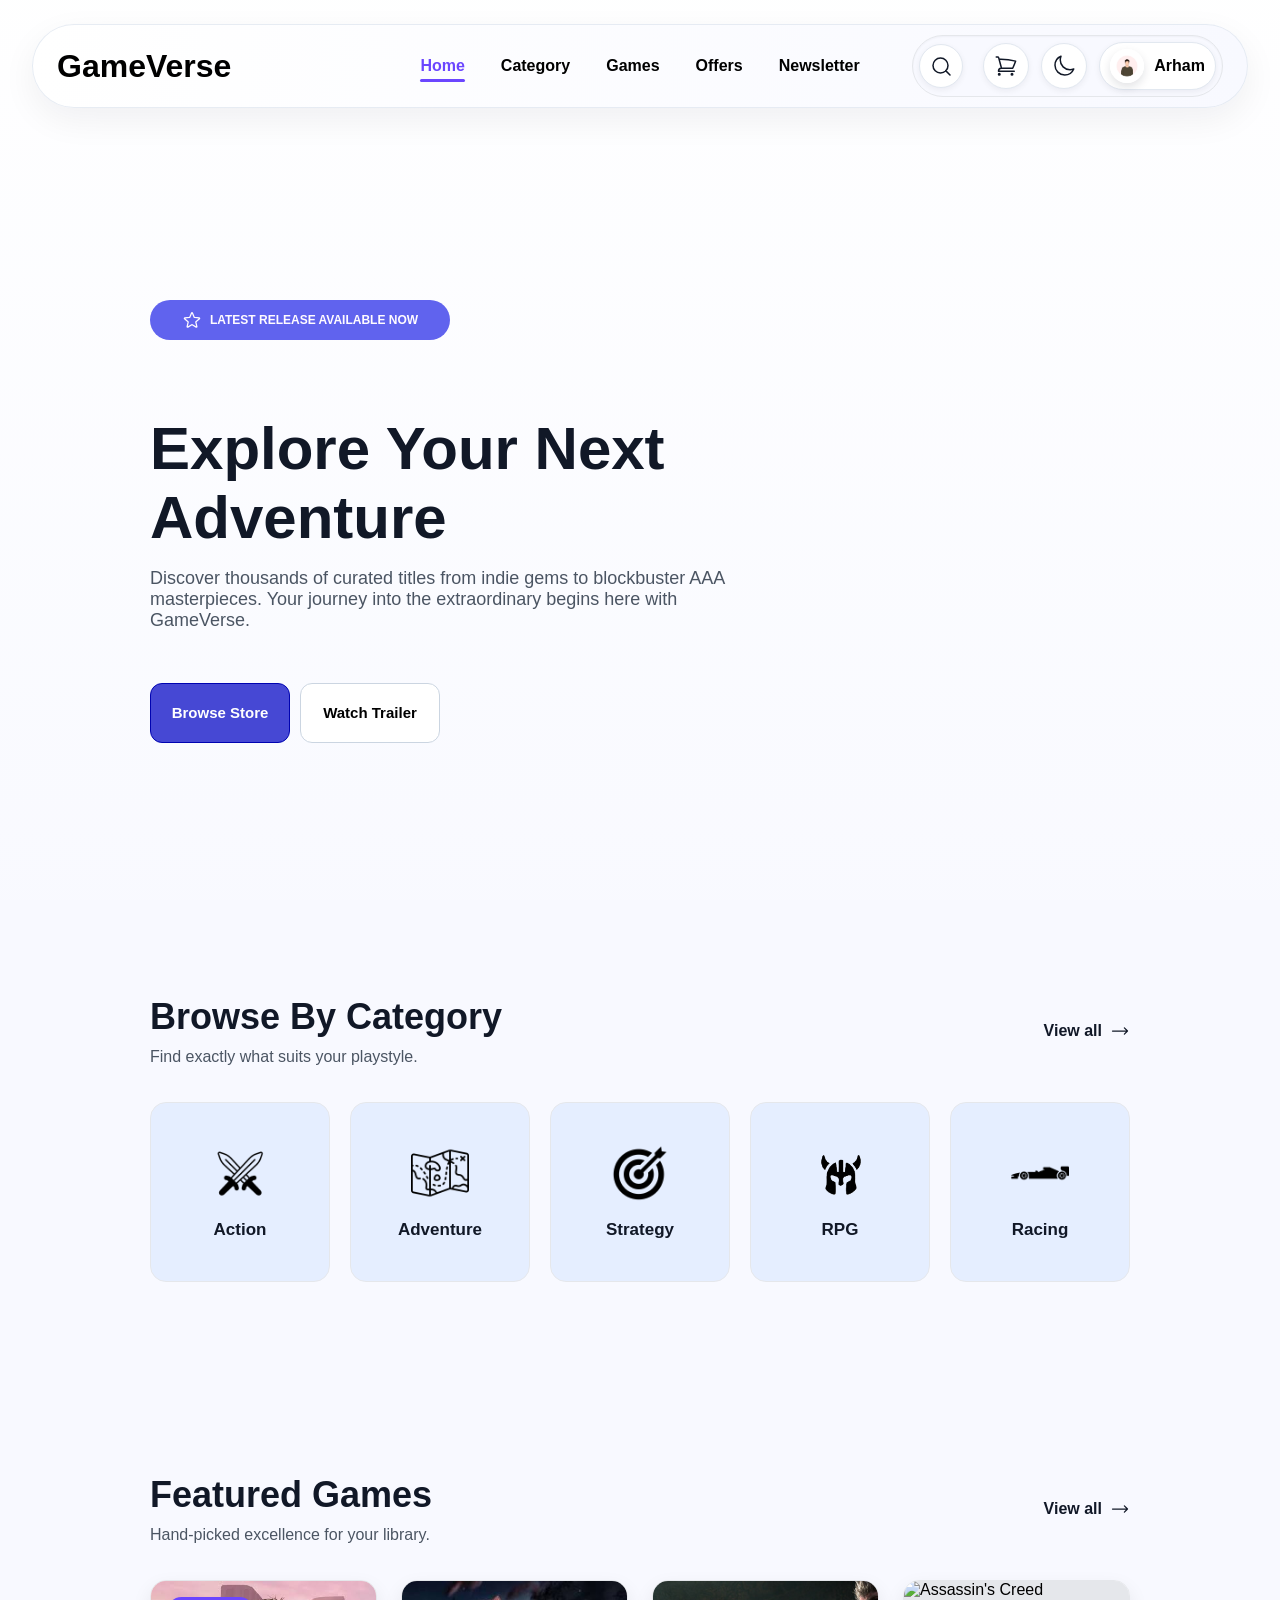
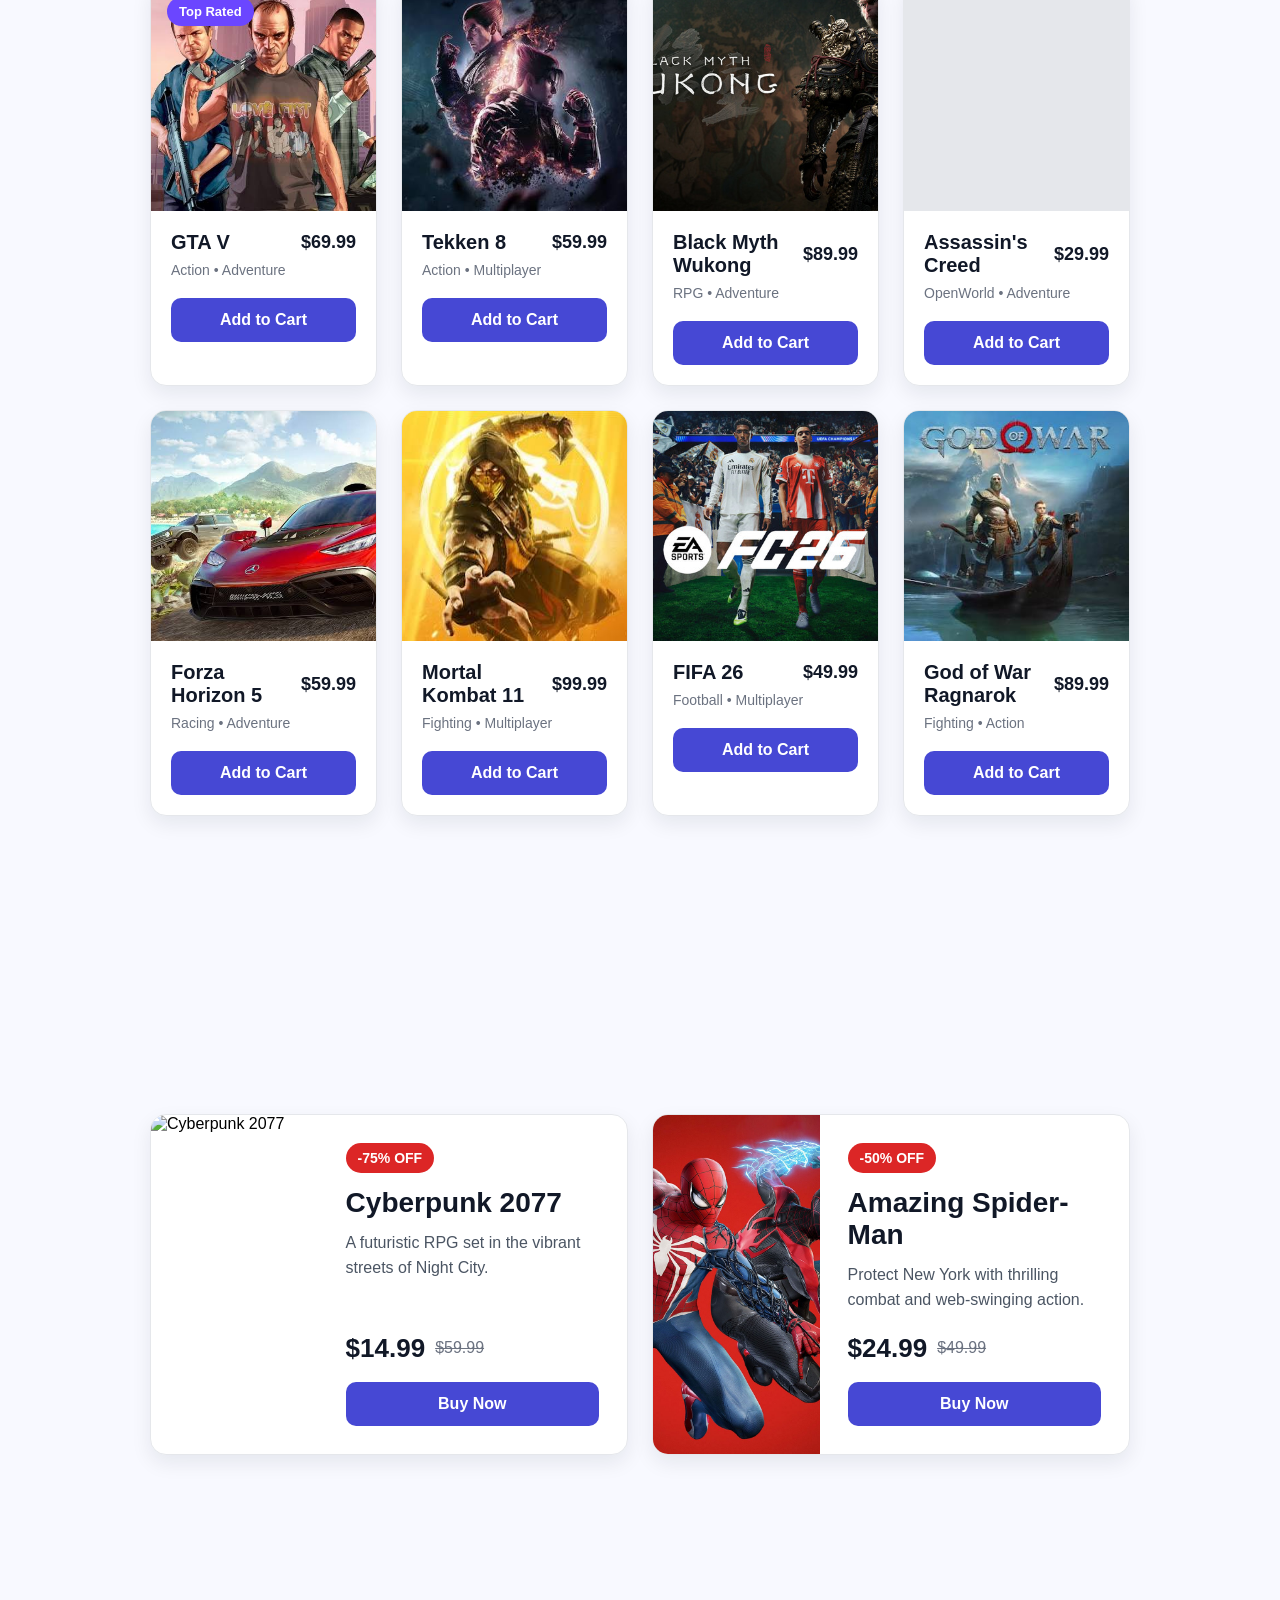
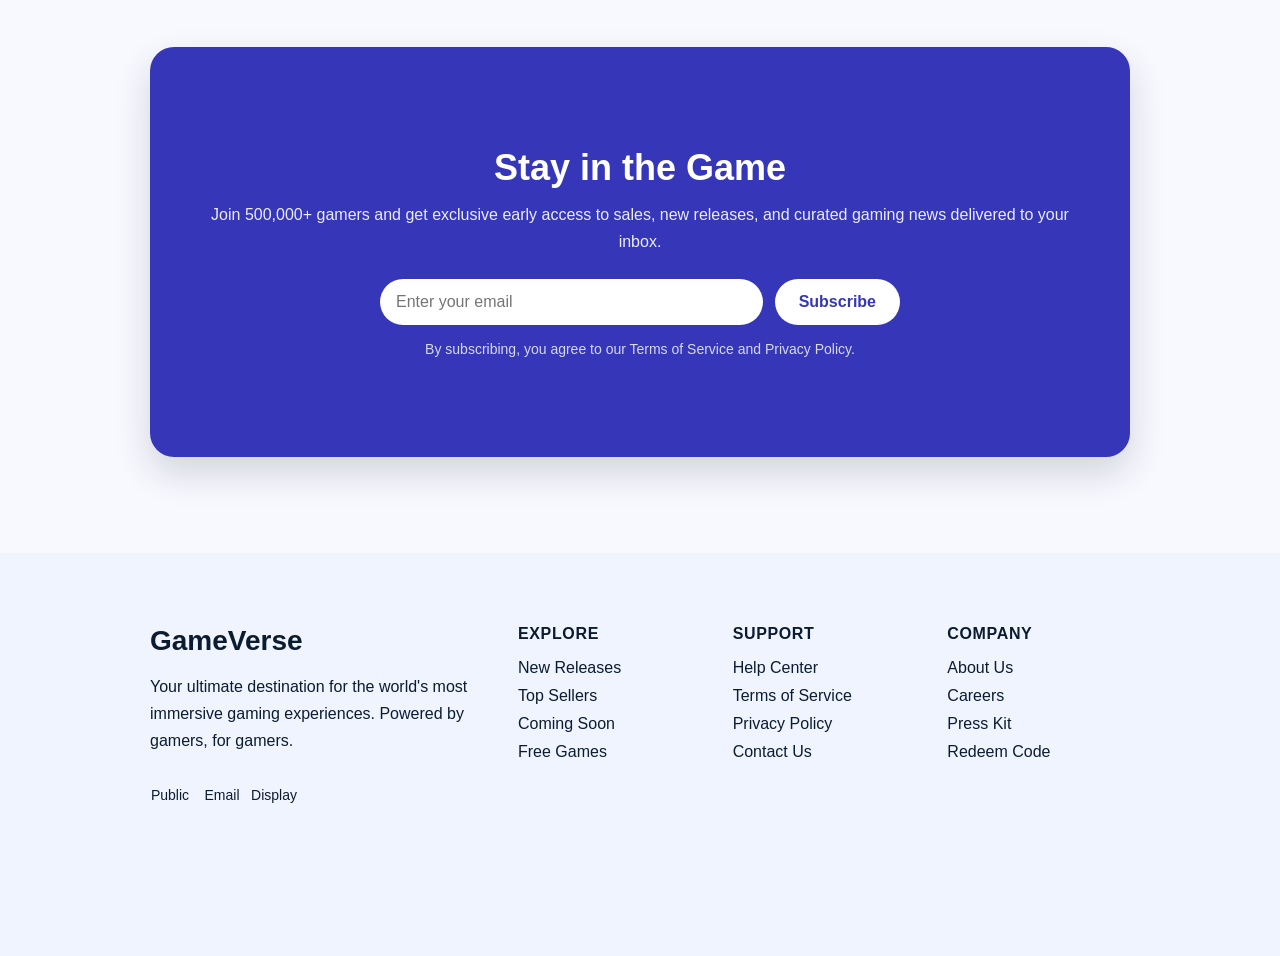
==== commit 59e9ce25: "special offer data is shored dynamically" ====
--- a/index.html
+++ b/index.html
@@ -70,6 +70,7 @@
               d="M2.25 3h1.386c.51 0 .955.343 1.087.835l.383 1.437M7.5 14.25a3 3 0 0 0-3 3h15.75m-12.75-3h11.218c1.121-2.3 2.1-4.684 2.924-7.138a60.114 60.114 0 0 0-16.536-1.84M7.5 14.25 5.106 5.272M6 20.25a.75.75 0 1 1-1.5 0 .75.75 0 0 1 1.5 0Zm12.75 0a.75.75 0 1 1-1.5 0 .75.75 0 0 1 1.5 0Z"
             />
           </svg>
+          <span class="cart-badge" id="cart-badge">0</span>
         </a>
 
         <button
@@ -302,45 +303,7 @@
           </p>
         </div>
 
-        <div class="special-offers-container">
-          <article class="special-offer-card">
-            <img
-              class="special-offer-card-image cyberpunk"
-              src="assets/images/games/cyberpunk-city-street-night-with-neon-lights-futuristic-aesthetic.jpg"
-              alt="cyberpunk"
-            />
-            <div class="special-offer-card-details">
-              <span class="discount-badge">-75% OFF</span>
-              <h3>Cyberpunk 2077</h3>
-              <p>A futuristic RPG set in the vibrant streets of Night City.</p>
-              <div class="offer-prices">
-                <span class="offer-price">$14.99</span>
-                <del class="original-price">$59.99</del>
-              </div>
-              <button class="buy-now" type="button">Buy Now</button>
-            </div>
-          </article>
-
-          <article class="special-offer-card">
-            <img
-              class="special-offer-card-image"
-              src="assets/images/games/marvels-spider-man-2.jpg"
-              alt="Spider-Man"
-            />
-            <div class="special-offer-card-details">
-              <span class="discount-badge">-50% OFF</span>
-              <h3>Amazing Spider-Man</h3>
-              <p>
-                Protect New York with thrilling combat and web-swinging action.
-              </p>
-              <div class="offer-prices">
-                <span class="offer-price">$24.99</span>
-                <del class="original-price">$49.99</del>
-              </div>
-              <button class="buy-now" type="button">Buy Now</button>
-            </div>
-          </article>
-        </div>
+        <div class="special-offers-container"></div>
       </section>
 
       <!-- newsletter section -->
--- a/style.css
+++ b/style.css
@@ -1309,13 +1309,12 @@
 html.dark-mode .footer-socials a { background: rgba(255,255,255,0.06); color: #e5e7eb; }
 
 
-
-/* cart page css */
 /* ============== CART PAGE — append to style.css ============== */
 
 /* the cart icon is now a real link, not just a button — this keeps it
    visually identical to your other icon-buttons */
 .icon-button {
+    position: relative;
     text-decoration: none;
 }
 
@@ -1330,6 +1329,28 @@
     color: #fff;
     border-color: #6b46ff;
 }
+
+/* red count badge shown on the cart icon */
+.cart-badge {
+    display: none;
+    position: absolute;
+    top: -4px;
+    right: -4px;
+    min-width: 18px;
+    height: 18px;
+    padding: 0 4px;
+    align-items: center;
+    justify-content: center;
+    border-radius: 999px;
+    background: #dc2626;
+    color: #fff;
+    font-size: 11px;
+    font-weight: 700;
+    line-height: 1;
+    border: 2px solid #f8f9ff;
+}
+html.dark-mode .cart-badge { border-color: #15171f; }
+.cart-badge.is-visible { display: flex; }
 
 .cart-page {
     max-width: 1200px;
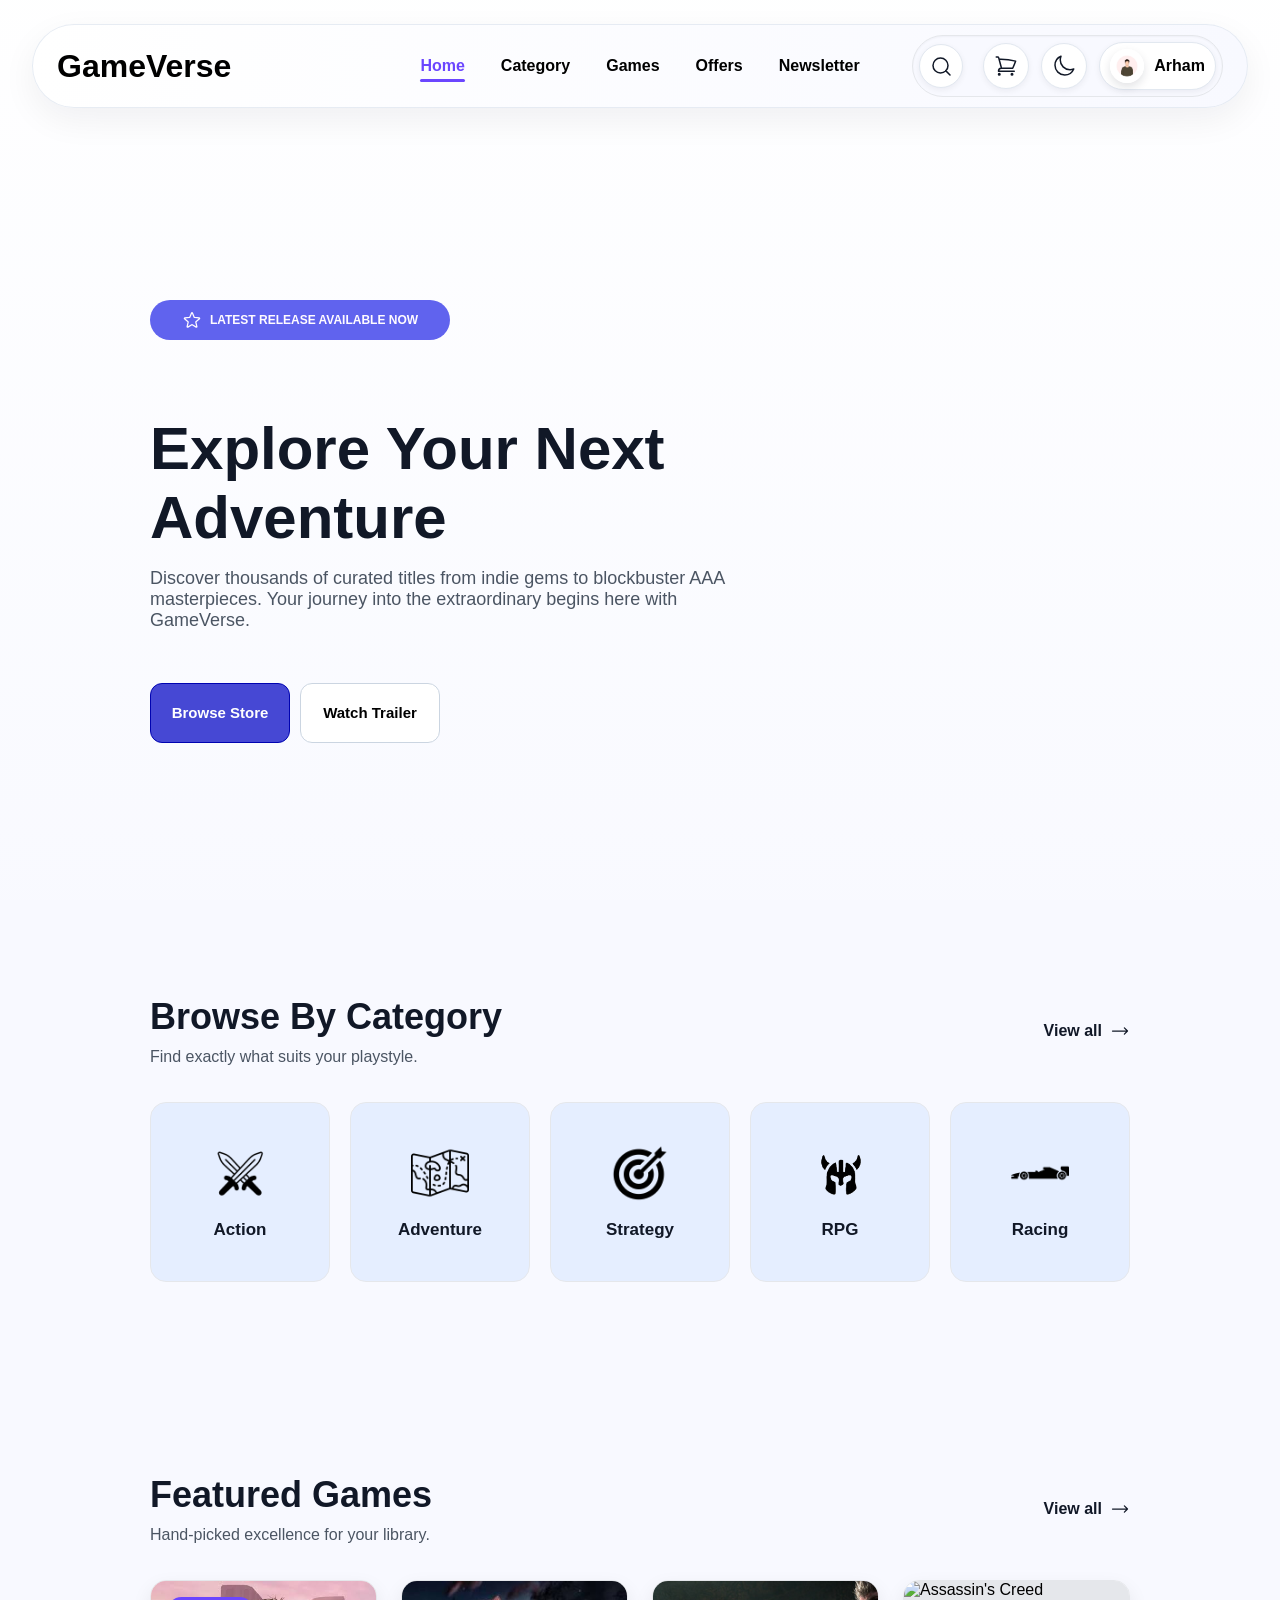
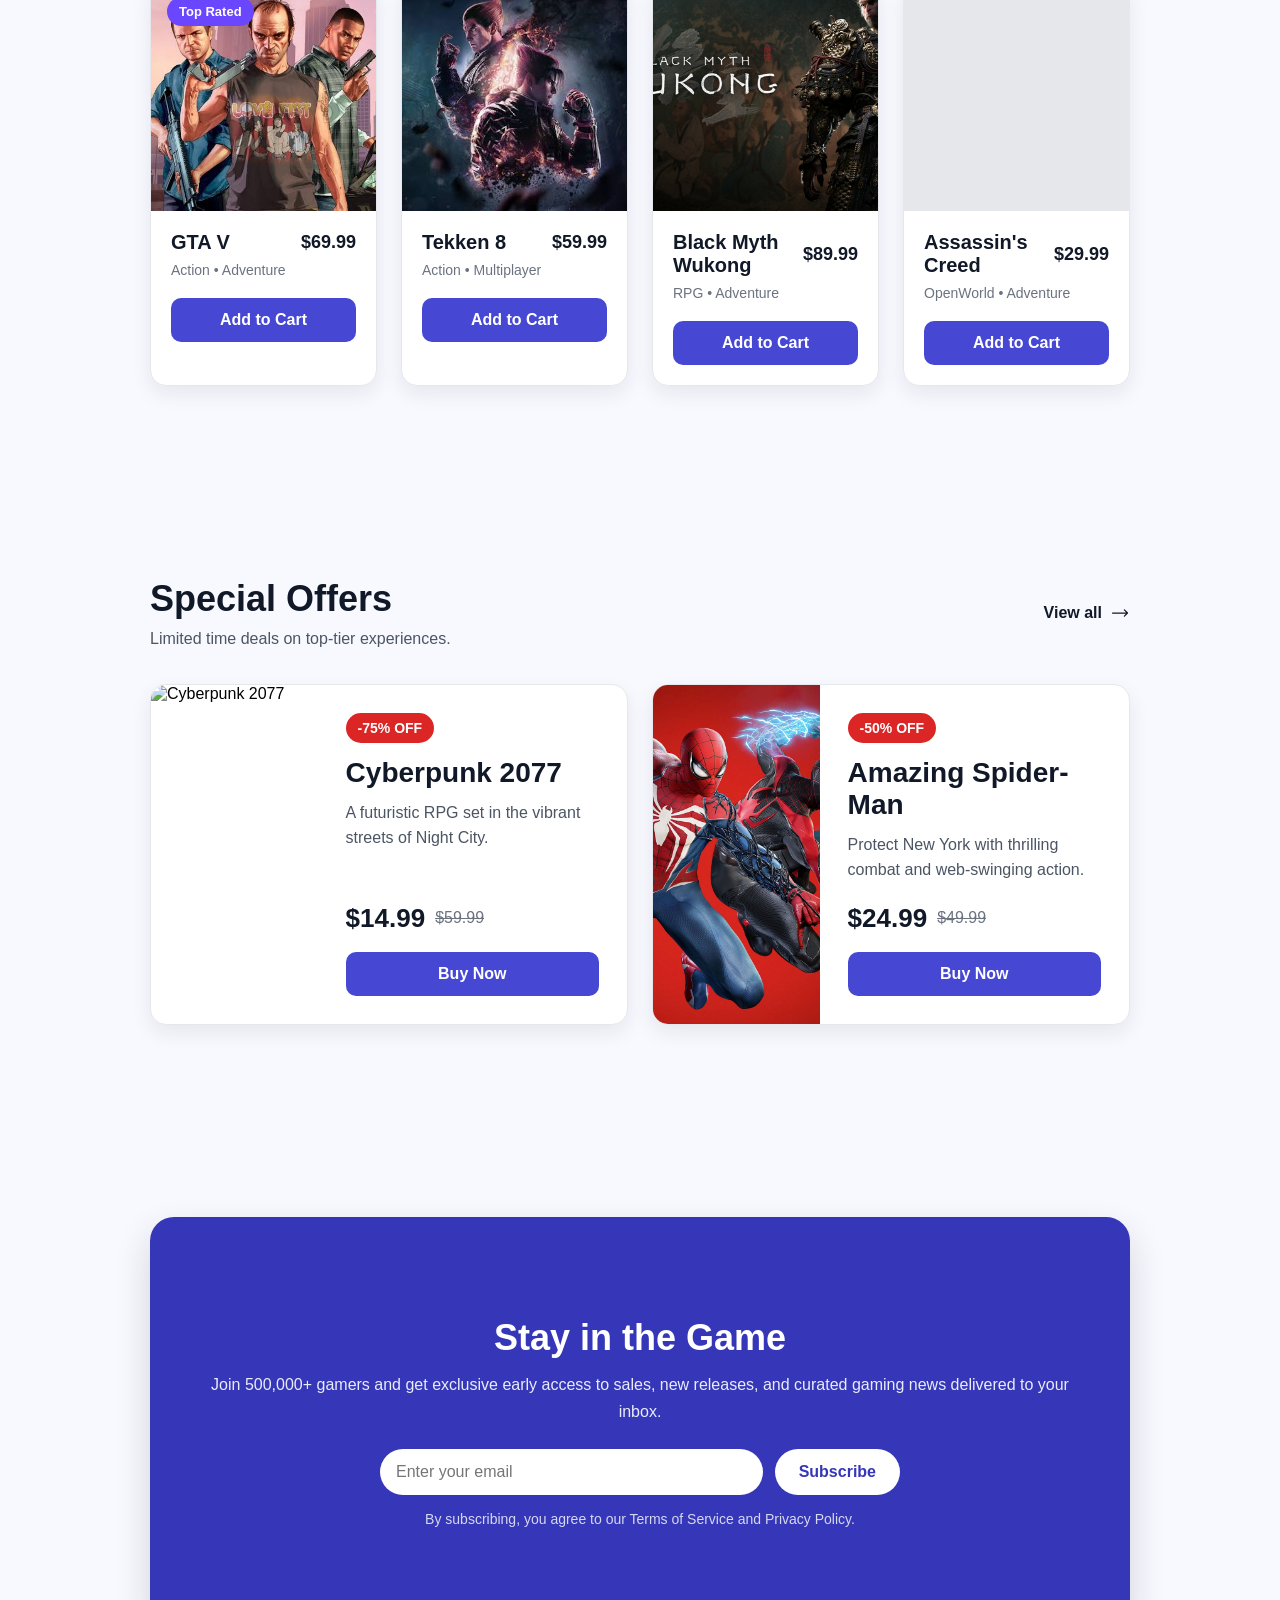
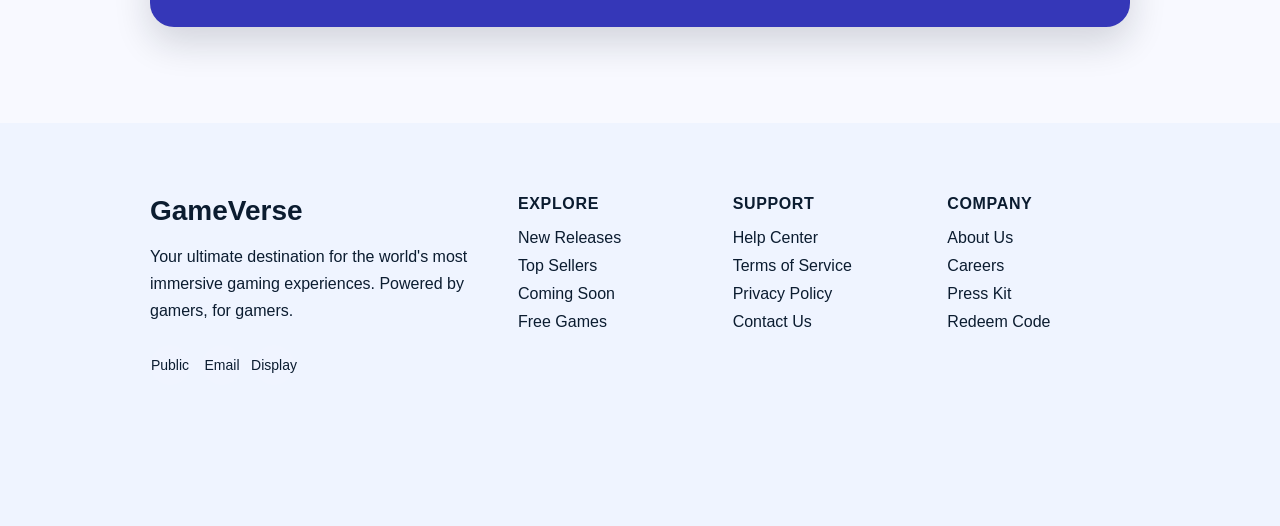
==== commit 42e6b291: "hide extra games on load" ====
--- a/index.html
+++ b/index.html
@@ -268,11 +268,11 @@
             </div>
             <button
               class="view-all"
-              id="games-view-all"
+              id="featured-view-all"
               type="button"
               aria-expanded="false"
             >
-              <span id="games-view-all-label">View all</span>
+              <span id="featured-view-all-label">View all</span>
               <svg
                 xmlns="http://www.w3.org/2000/svg"
                 fill="none"
@@ -297,10 +297,36 @@
       <!-- special offers section -->
       <section class="special-offers" id="offers">
         <div class="offer-head">
-          <h2 class="special-offers-heading">Special Offers</h2>
-          <p class="special-offers-content">
-            Limited time deals on top-tier experiences.
-          </p>
+          <div>
+            <h2 class="special-offers-heading">Special Offers</h2>
+
+            <p class="special-offers-content">
+              Limited time deals on top-tier experiences.
+            </p>
+          </div>
+
+          <button
+            class="view-all"
+            id="offers-view-all"
+            type="button"
+            aria-expanded="false"
+          >
+            <span id="offers-view-all-label">View all</span>
+            <svg
+              xmlns="http://www.w3.org/2000/svg"
+              fill="none"
+              viewBox="0 0 24 24"
+              stroke-width="1.5"
+              stroke="currentColor"
+              class="size-6"
+            >
+              <path
+                stroke-linecap="round"
+                stroke-linejoin="round"
+                d="M17.25 8.25 21 12m0 0-3.75 3.75M21 12H3"
+              />
+            </svg>
+          </button>
         </div>
 
         <div class="special-offers-container"></div>
--- a/style.css
+++ b/style.css
@@ -600,6 +600,10 @@
 }
 
 .offer-head {
+    display: flex;
+    align-items: center;
+    justify-content: space-between;
+    gap: 24px;
     margin-bottom: 36px;
 }
 
@@ -635,6 +639,10 @@
 .special-offer-card:hover {
     transform: translateY(-6px);
     box-shadow: 0 16px 30px rgba(17, 24, 39, 0.14);
+}
+
+.special-offer-card.is-hidden {
+    display: none;
 }
 
 .special-offer-card-image {
@@ -1718,4 +1726,132 @@
         border-top: 1px dashed #e5e7eb;
     }
     html.dark-mode .cart-item-price-col { border-top-color: rgba(255,255,255,0.08); }
+}
+
+/* ---- checkout button disabled state (empty cart) ---- */
+.checkout-btn:disabled {
+    opacity: 0.5;
+    cursor: not-allowed;
+}
+.checkout-btn:disabled:hover {
+    background: #4648d4;
+    transform: none;
+}
+
+/* ---- checkout confirmation modal ---- */
+.checkout-modal-overlay {
+    display: none;
+    position: fixed;
+    inset: 0;
+    z-index: 200;
+    align-items: center;
+    justify-content: center;
+    padding: 24px;
+    background: rgba(15, 23, 42, 0.55);
+    backdrop-filter: blur(6px);
+    -webkit-backdrop-filter: blur(6px);
+}
+.checkout-modal-overlay.is-visible {
+    display: flex;
+}
+
+.checkout-modal {
+    width: 100%;
+    max-width: 380px;
+    padding: 32px 28px;
+    border-radius: 20px;
+    background: #fff;
+    text-align: center;
+    box-shadow: 0 24px 60px rgba(0,0,0,0.25);
+    animation: modal-pop 0.3s ease-out both;
+}
+html.dark-mode .checkout-modal {
+    background: #1a1d27;
+}
+
+@keyframes modal-pop {
+    from { opacity: 0; transform: scale(0.92) translateY(8px); }
+    to { opacity: 1; transform: scale(1) translateY(0); }
+}
+
+.checkout-modal-icon {
+    display: grid;
+    place-items: center;
+    width: 64px;
+    height: 64px;
+    margin: 0 auto 18px;
+    border-radius: 50%;
+    background: rgba(22, 163, 74, 0.12);
+    color: #16a34a;
+}
+.checkout-modal-icon svg {
+    width: 32px;
+    height: 32px;
+}
+
+.checkout-modal h2 {
+    margin: 0 0 8px;
+    font-size: 22px;
+    color: #111827;
+}
+html.dark-mode .checkout-modal h2 {
+    color: #f8fafc;
+}
+
+.checkout-modal-text {
+    margin: 0 0 20px;
+    color: #6b7280;
+    font-size: 14px;
+    line-height: 1.6;
+}
+html.dark-mode .checkout-modal-text {
+    color: #9ca3af;
+}
+
+.checkout-modal-details {
+    margin-bottom: 24px;
+    padding: 16px;
+    border-radius: 12px;
+    background: #f8f9ff;
+    text-align: left;
+}
+html.dark-mode .checkout-modal-details {
+    background: #15171f;
+}
+
+.checkout-modal-row {
+    display: flex;
+    justify-content: space-between;
+    font-size: 14px;
+    color: #4b5563;
+}
+html.dark-mode .checkout-modal-row {
+    color: #9ca3af;
+}
+.checkout-modal-row + .checkout-modal-row {
+    margin-top: 8px;
+}
+.checkout-modal-row span:last-child {
+    font-weight: 700;
+    color: #111827;
+}
+html.dark-mode .checkout-modal-row span:last-child {
+    color: #f1f5f9;
+}
+
+.checkout-modal-close {
+    width: 100%;
+    padding: 14px 16px;
+    border: 0;
+    border-radius: 999px;
+    background: #4648d4;
+    color: #fff;
+    font: inherit;
+    font-weight: 700;
+    cursor: pointer;
+    transition: background-color 0.25s ease, transform 0.25s ease;
+}
+.checkout-modal-close:hover {
+    background: #3537b8;
+    transform: translateY(-2px);
 }
